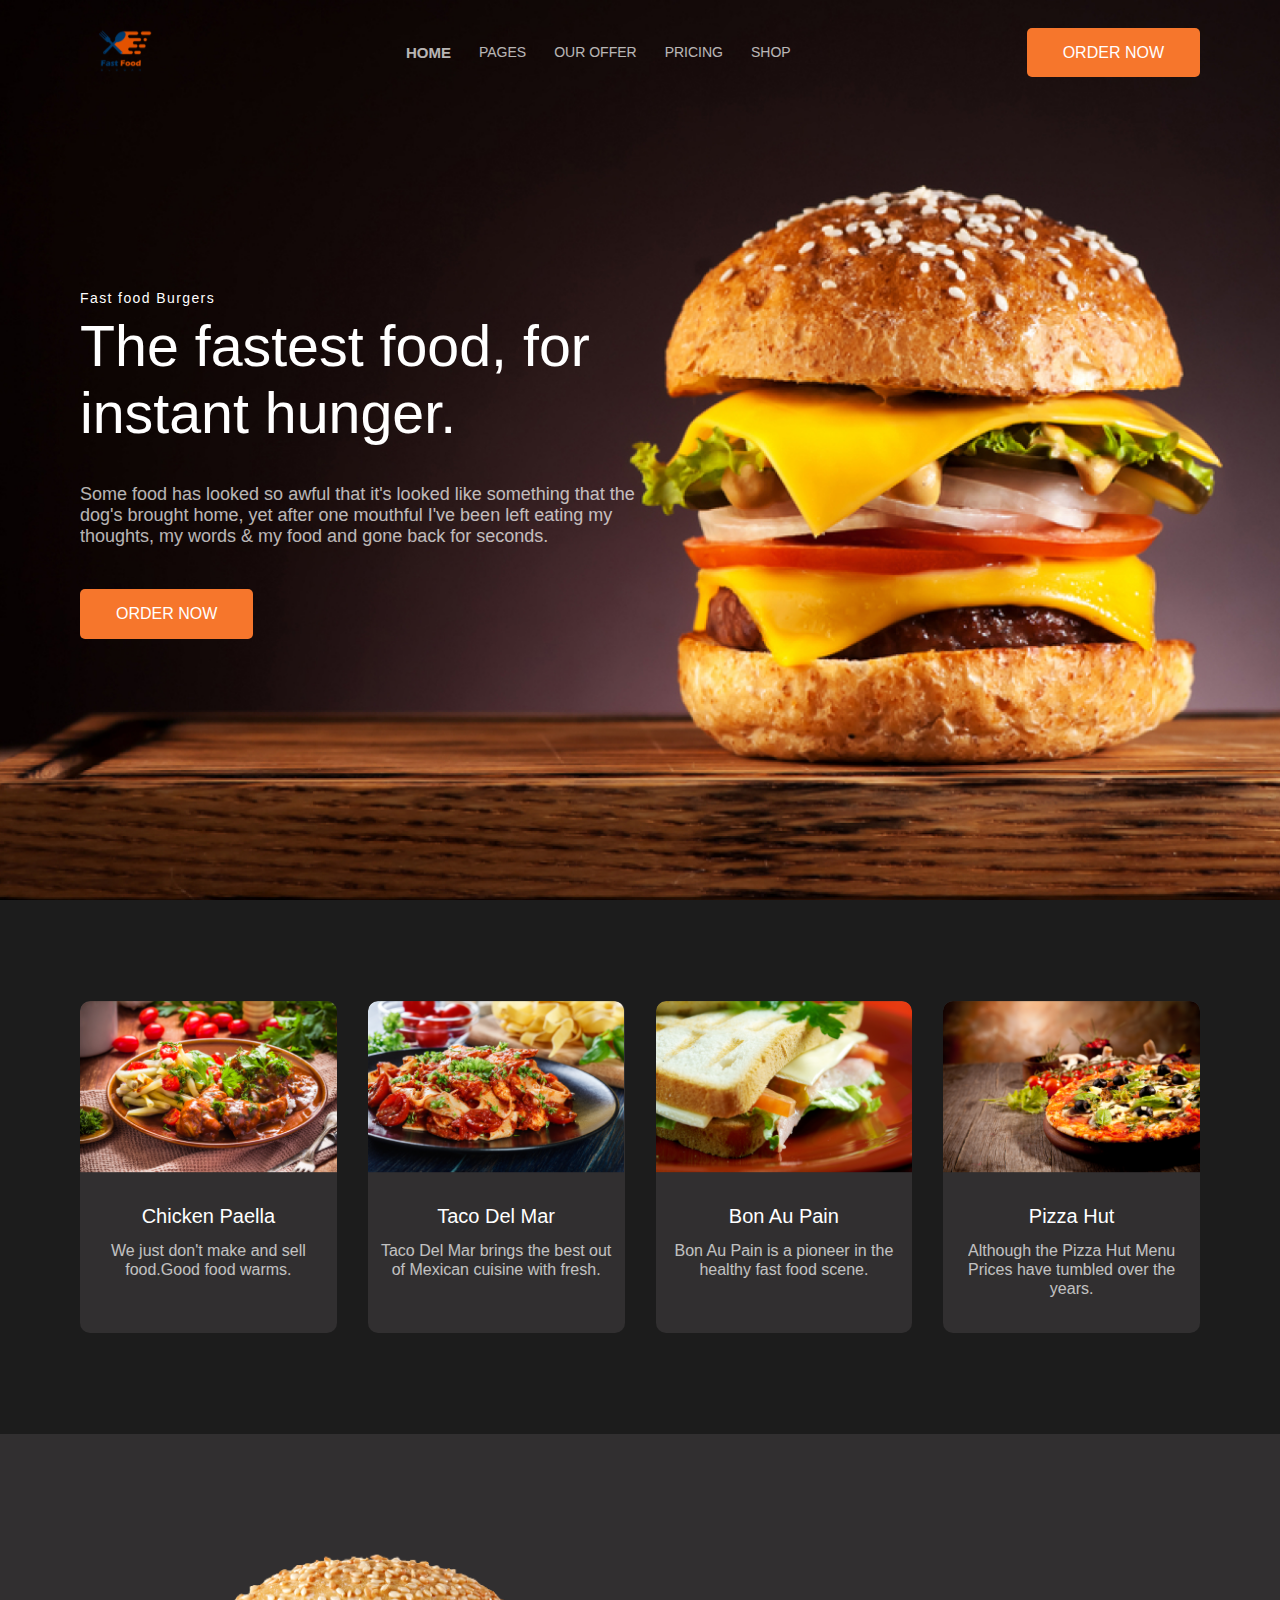
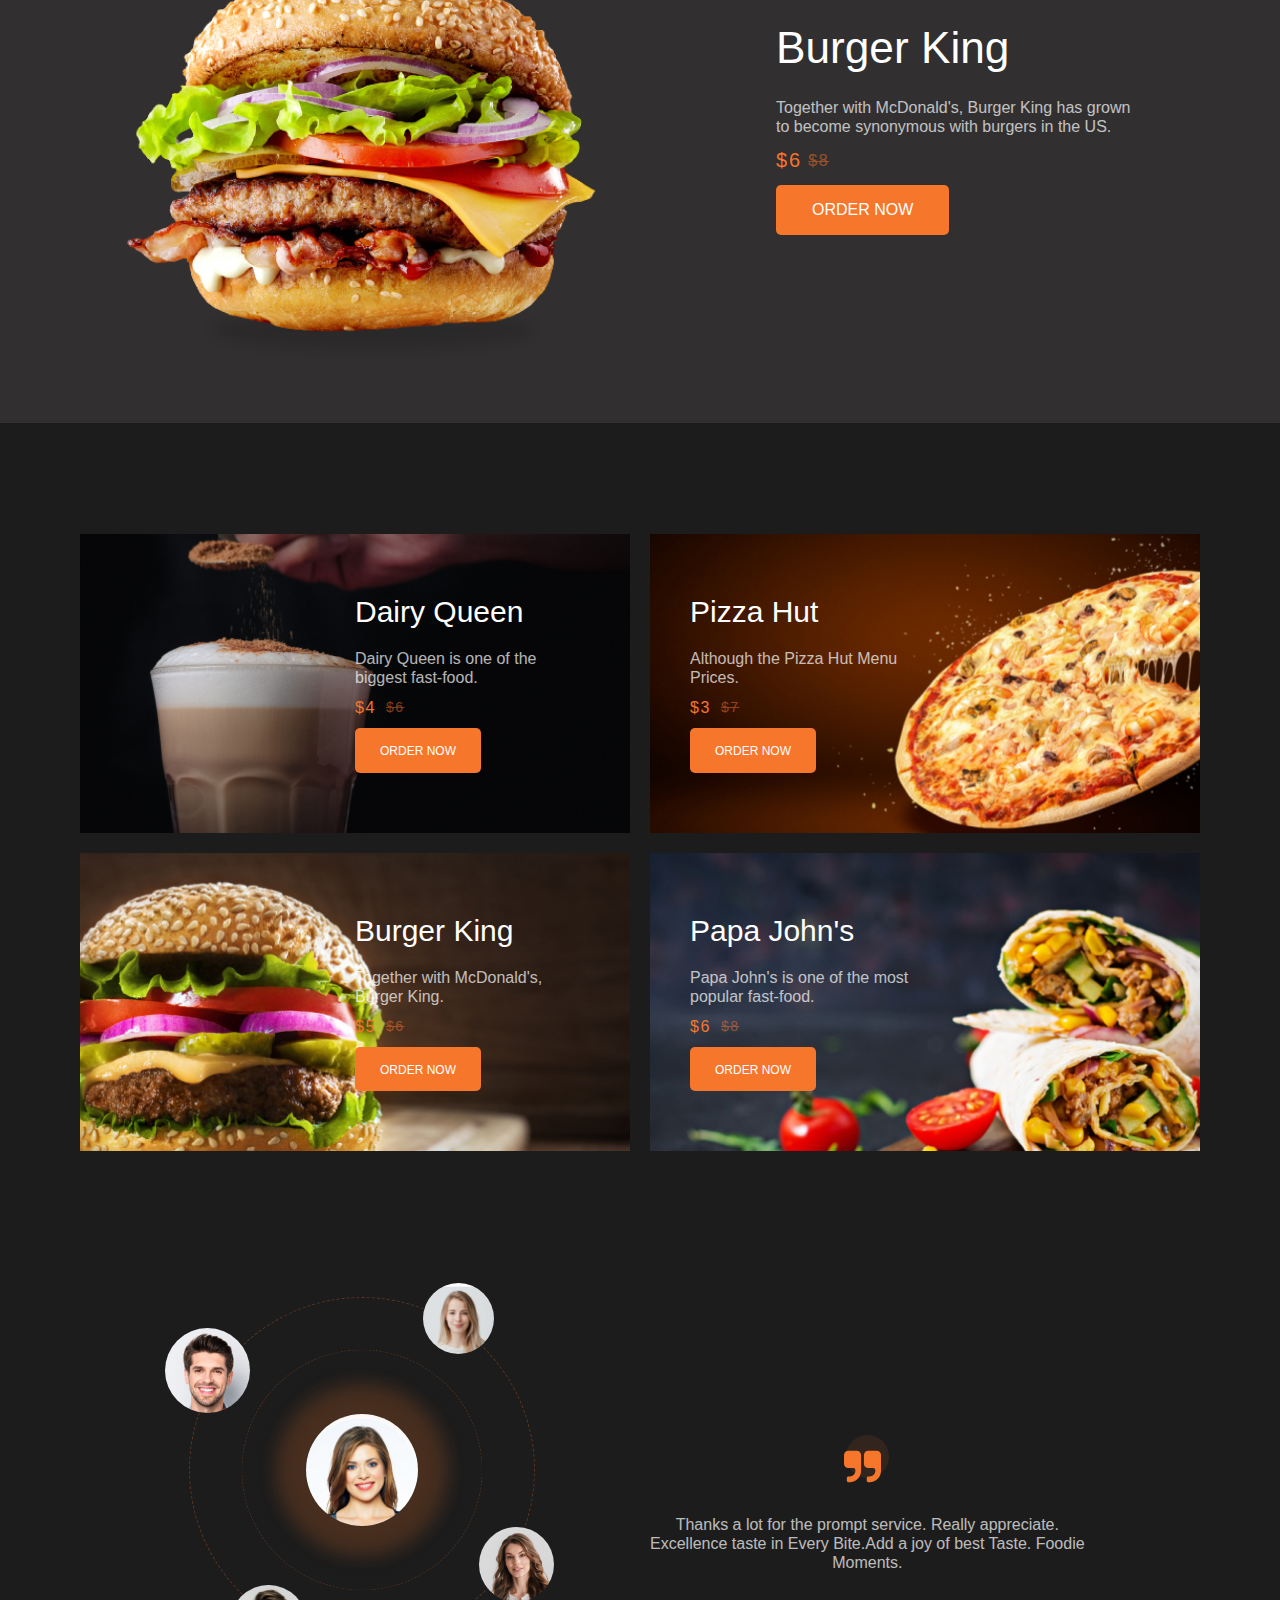
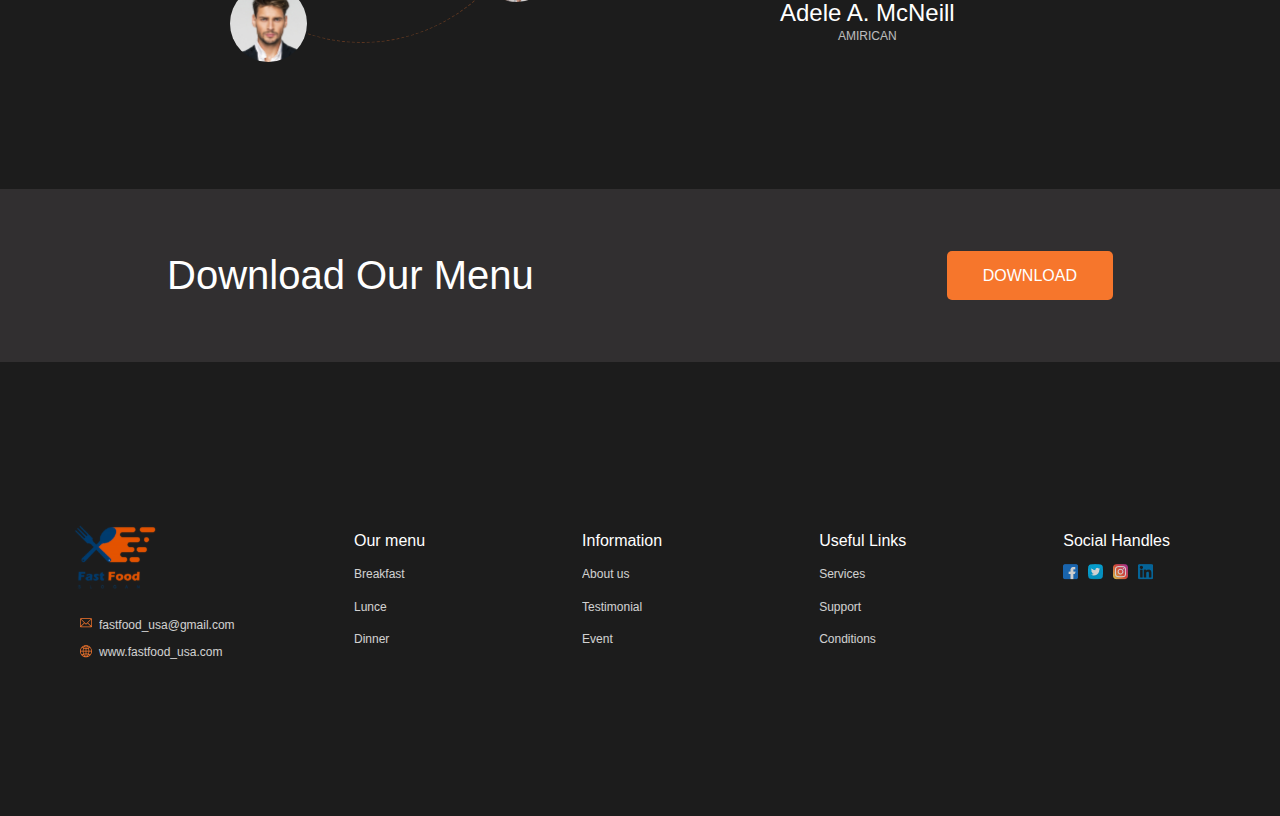
==== index.html @ 9d51657a "final project 2.1" ====
<!DOCTYPE html>
<html lang="en">

<head>
  <meta charset="UTF-8">
  <meta http-equiv="X-UA-Compatible" content="IE=edge">
  <meta name="viewport" content="width=device-width, initial-scale=1.0">
  <title>Burger</title>
  <link rel="stylesheet" href="src/styles.css">
</head>

<body>
  <header class="header">
    <div class="menu container">
      <a href="#"><img src="src/img/logo.svg" alt="logo"></a>
      <nav>
        <ul class="menu__items">
          <li class="menu__items-item active"><a href="#"></a>Home</li>
          <li class="menu__items-item"><a href="#"></a>Pages</li>
          <li class="menu__items-item"><a href="#"></a>Our offer</li>
          <li class="menu__items-item"><a href="#"></a>Pricing</li>
          <li class="menu__items-item"><a href="#"></a>Shop</li>
        </ul>
      </nav>
      <div class="btn"><a href="#">Order now</a></div>
    </div>
    <section class="hero__section container">
      <div class="hero__section_text">
        <div class="hero__section_text-suptitle">Fast food Burgers</div>
        <h1>The fastest food, for instant hunger.</h1>
        <p class="hero__section_text-describe">Some food has looked so awful that it's looked like something that the
          dog's brought home, yet after one mouthful I've been left eating my thoughts, my words & my food and gone back
          for seconds.</p>
        <div class="btn">
          <a href="#">Order now</a>
        </div>
      </div>
    </section>
  </header>

  <main>
    <section class="food-list container">
      <div class="food-list__cards">
        <div class="card">
          <div class="card__img">
            <img src="src/img/main/food_list/chicken_paella.png" alt="Chiken paella">
          </div>
          <h3 class="card__title">Chicken Paella</h3>
          <p class="card__describe">We just don't make and sell food.Good food warms.</p>
        </div>
        <div class="card">
          <div class="card__img">
            <img src="src/img/main/food_list/taco_del_mar.png" alt="Taco Del Mar">
          </div>
          <h3 class="card__title">Taco Del Mar</h3>
          <p class="card__describe">Taco Del Mar brings the best out of Mexican cuisine with fresh.</p>
        </div>
        <div class="card">
          <div class="card__img">
            <img src="src/img/main/food_list/bon_au_pain.png" alt="CBon Au Pain">
          </div>
          <h3 class="card__title">Bon Au Pain</h3>
          <p class="card__describe">Bon Au Pain is a pioneer in the healthy fast food scene.</p>
        </div>
        <div class="card">
          <div class="card__img">
            <img src="src/img/main/food_list/pizza_hut.png" alt="Pizza Hut">
          </div>
          <h3 class="card__title">Pizza Hut</h3>
          <p class="card__describe">Although the Pizza Hut Menu Prices have tumbled over the years.</p>
        </div>
      </div>
    </section>

    <section class="order">
      <div class="order__container container">
        <div class="order__burger">
          <img src="src/img/main/order_section/burger.png" alt="burger">
        </div>
        <div class="order__text">
          <h2>Burger King</h2>
          <p>Together with McDonald's, Burger King has grown to become synonymous with burgers in the US.</p>
          <div class="price">
            <div class="price-primary">$6</div>
            <div class="price-secondary">$8</div>
          </div>
          <div class="btn">
            <a href="#">Order now</a>
          </div>
        </div>
      </div>
    </section>

    <section class="product">
      <div class="product__container container">
        <div class="product__card dairy_queen">
          <div class="product__card-text">
            <h4>Dairy Queen</h4>
            <p>Dairy Queen is one of the biggest fast-food.</p>
            <div class="product__card-text_price">
              <div class="product__card-text_price-primary">$4</div>
              <div class="product__card-text_price-secondary">$6</div>
            </div>
            <div class="btn">
              <a href="#">Order now</a>
            </div>
          </div>
        </div>
        <div class="product__card pizza_hut">
          <div class="product__card-text text_reverse">
            <h4>Pizza Hut</h4>
            <p>Although the Pizza Hut Menu Prices.</p>
            <div class="product__card-text_price">
              <div class="product__card-text_price-primary">$3</div>
              <div class="product__card-text_price-secondary">$7</div>
            </div>
            <div class="btn">
              <a href="#">Order now</a>
            </div>
          </div>
        </div>
        <div class="product__card burger_ling">
          <div class="product__card-text">
            <h4>Burger King</h4>
            <p>Together with McDonald's, Burger King.</p>
            <div class="product__card-text_price">
              <div class="product__card-text_price-primary">$5</div>
              <div class="product__card-text_price-secondary">$6</div>
            </div>
            <div class="btn">
              <a href="#">Order now</a>
            </div>
          </div>
        </div>
        <div class="product__card papa_johns">
          <div class="product__card-text text_reverse">
            <h4>Papa John's</h4>
            <p>Papa John's is one of the most popular fast-food.</p>
            <div class="product__card-text_price">
              <div class="product__card-text_price-primary">$6</div>
              <div class="product__card-text_price-secondary">$8</div>
            </div>
            <div class="btn">
              <a href="#">Order now</a>
            </div>
          </div>
        </div>
      </div>
    </section>

    <div class="feedback">
      <div class="feedback__container container">
        <div class="feedback__faces">
          <div class="face face_left-top">
            <img src="src/img/main/feedback/face_2.jpg" alt="man">
          </div>
          <div class="face face_center">
            <img src="src/img/main/feedback/face_1.jpg" alt="woman">
          </div>
          <div class="face face_right-top">
            <img src="src/img/main/feedback/face_3.jpg" alt="woman">
          </div>
          <div class="face face_left-bottom">
            <img src="src/img/main/feedback/face_4.jpg" alt="man">
          </div>
          <div class="face face_right-bottom">
            <img src="src/img/main/feedback/face_5.jpg" alt="woman">
          </div>
        </div>
        <div class="feedback__text">
          <div class="feedback__text-quotes">
            <svg width="37" height="33" viewBox="0 0 37 33" fill="none" xmlns="http://www.w3.org/2000/svg">
              <path
                d="M12.8079 0.866577H4.26931C3.08325 0.866577 2.07531 1.28169 1.24501 2.11167C0.415108 2.94181 0 3.94975 0 5.13588V13.6742C0 14.8602 0.414874 15.868 1.24501 16.698C2.07523 17.5279 3.08348 17.9432 4.26931 17.9432H9.25006C9.84281 17.9432 10.3469 18.1508 10.762 18.5658C11.1772 18.9805 11.3846 19.4848 11.3846 20.078V20.7891C11.3846 22.3605 10.8286 23.7017 9.71696 24.8136C8.6052 25.9251 7.26377 26.481 5.6922 26.481H4.26931C3.88364 26.481 3.55023 26.6222 3.26845 26.9037C2.98691 27.1851 2.84602 27.5188 2.84602 27.9042V30.7507C2.84602 31.1355 2.98691 31.4698 3.26845 31.7513C3.55046 32.0327 3.88356 32.174 4.26931 32.174H5.69228C7.2341 32.174 8.70536 31.8734 10.1063 31.2732C11.5071 30.673 12.7189 29.8611 13.7418 28.8383C14.7645 27.8153 15.5761 26.6038 16.1764 25.2028C16.7767 23.802 17.0769 22.3308 17.0769 20.7892V5.13557C17.0769 3.94944 16.6618 2.94157 15.8318 2.11159C15.0018 1.28161 13.9937 0.866577 12.8079 0.866577Z"
                fill="#F6762C" />
              <path
                d="M35.7546 2.11155C34.9247 1.28156 33.9167 0.866455 32.7306 0.866455H24.1923C23.0062 0.866455 21.9983 1.28156 21.1683 2.11155C20.3384 2.94176 19.9235 3.94963 19.9235 5.13576V13.6741C19.9235 14.8601 20.3384 15.8679 21.1683 16.6979C21.9983 17.5278 23.0063 17.9431 24.1923 17.9431H29.1731C29.7658 17.9431 30.2703 18.1507 30.6854 18.5656C31.1 18.9806 31.3079 19.4846 31.3079 20.0779V20.789C31.3079 22.3604 30.7519 23.7015 29.64 24.8135C28.5284 25.925 27.1872 26.4809 25.6155 26.4809H24.1923C23.8069 26.4809 23.4732 26.6221 23.1918 26.9036C22.9101 27.185 22.769 27.5187 22.769 27.9041V30.7506C22.769 31.1354 22.9101 31.4697 23.1918 31.7512C23.4731 32.0326 23.8069 32.1739 24.1923 32.1739H25.6155C27.1571 32.1739 28.6283 31.8732 30.0294 31.2731C31.43 30.6729 32.6416 29.861 33.6646 28.8381C34.6874 27.8152 35.4996 26.6033 36.0995 25.2027C36.6997 23.8022 37.0001 22.3307 37.0001 20.7891V5.13545C36.9998 3.94931 36.5851 2.94145 35.7546 2.11155Z"
                fill="#F6762C" />
            </svg>
          </div>
          <p>Thanks a lot for the prompt service. Really appreciate. Excellence taste in Every Bite.Add a joy of best
            Taste. Foodie Moments.</p>
          <div class="feedback__text-name">Adele A. McNeill</div>
          <div class="feedback__text-suptitle">Amirican</div>
        </div>
      </div>
    </div>

    <div class="download">
      <div class="download__container container">
        <h2 class="download__text">Download Our Menu</h2>
        <div class="btn">
          <a href="#">Download</a>
        </div>
      </div>
    </div>
  </main>

  <footer class="footer">
    <div class="footer__container container">
      <div class="footer__logo">
        <img src="src/img/logo.svg" alt="logo">
        <div class="footer__logo-email">
          <svg width="12" height="13" viewBox="0 0 12 13" fill="none" xmlns="http://www.w3.org/2000/svg">
            <path
              d="M10.9453 1.17383H1.05469C0.473859 1.17383 0 1.64717 0 2.22852V9.25977C0 9.83914 0.47175 10.3145 1.05469 10.3145H10.9453C11.5247 10.3145 12 9.8427 12 9.25977V2.22852C12 1.64914 11.5282 1.17383 10.9453 1.17383ZM10.7997 1.87695L6.02236 6.65429L1.20373 1.87695H10.7997ZM0.703125 9.11417V2.37076L4.08935 5.72795L0.703125 9.11417ZM1.2003 9.61133L4.58866 6.22297L5.77594 7.40005C5.91337 7.53631 6.13516 7.53587 6.27204 7.39897L7.42969 6.24132L10.7997 9.61133H1.2003ZM11.2969 9.11415L7.92687 5.74414L11.2969 2.37411V9.11415Z"
              fill="#F6762C" />
          </svg>
          <div>
            <a href="mailto:fastfood_usa@gmail.com">fastfood_usa@gmail.com</a>
          </div>
        </div>
        <div class="footer__logo-site">
          <svg width="12" height="13" viewBox="0 0 12 13" fill="none" xmlns="http://www.w3.org/2000/svg">
            <path
              d="M6 0.173828C2.69156 0.173828 0 2.86539 0 6.17383C0 9.48227 2.69156 12.1738 6 12.1738C9.30844 12.1738 12 9.48227 12 6.17383C12 2.86539 9.30844 0.173828 6 0.173828ZM5.64844 3.1189C5.11359 3.09592 4.58414 3.02075 4.07858 2.89853C4.15933 2.70718 4.24695 2.52344 4.34143 2.3493C4.72906 1.63501 5.20496 1.13376 5.64844 0.952209V3.1189ZM5.64844 3.82257V5.82227H3.45255C3.48349 5.04178 3.61652 4.26697 3.83652 3.56219C4.41953 3.70905 5.03156 3.79794 5.64844 3.82257ZM5.64844 6.52539V8.52509C5.03156 8.54971 4.41953 8.63861 3.83652 8.78546C3.61652 8.08069 3.48349 7.30588 3.45255 6.52539H5.64844ZM5.64844 9.22876V11.3954C5.20496 11.2139 4.72906 10.7126 4.34143 9.99835C4.24695 9.82422 4.15933 9.64047 4.07858 9.44913C4.58414 9.3269 5.11349 9.25174 5.64844 9.22876ZM6.35156 9.22876C6.88641 9.25174 7.41586 9.3269 7.92142 9.44913C7.84067 9.64047 7.75305 9.82422 7.65857 9.99835C7.27094 10.7126 6.79504 11.2139 6.35156 11.3954V9.22876ZM6.35156 8.52509V6.52539H8.54745C8.51651 7.30588 8.38348 8.08069 8.16348 8.78546C7.58047 8.63861 6.96844 8.54971 6.35156 8.52509ZM6.35156 5.82227V3.82257C6.96844 3.79794 7.58047 3.70905 8.16348 3.56219C8.38348 4.26697 8.51651 5.04178 8.54745 5.82227H6.35156ZM6.35156 3.1189V0.952209C6.79504 1.13376 7.27094 1.63501 7.65857 2.3493C7.75305 2.52344 7.84067 2.70718 7.92142 2.89853C7.41586 3.02075 6.88641 3.09592 6.35156 3.1189ZM8.27655 2.01395C8.10049 1.68948 7.90924 1.40347 7.70764 1.15948C8.41058 1.39954 9.04733 1.7836 9.58282 2.27615C9.2774 2.43976 8.94827 2.58185 8.60202 2.70059C8.50378 2.46201 8.3952 2.23248 8.27655 2.01395ZM3.72345 2.01395C3.6048 2.23248 3.49622 2.46201 3.39798 2.70059C3.05173 2.58185 2.7226 2.43967 2.41718 2.27615C2.95267 1.7836 3.58942 1.39954 4.29236 1.15948C4.09076 1.40347 3.8996 1.68939 3.72345 2.01395ZM3.16013 3.36142C2.92017 4.12909 2.77908 4.96597 2.74869 5.82227H0.715118C0.790375 4.6796 1.22919 3.63461 1.9173 2.80276C2.29916 3.02176 2.71738 3.20908 3.16013 3.36142ZM2.74869 6.52539C2.77908 7.38177 2.92017 8.21857 3.16013 8.98624C2.71738 9.13858 2.29916 9.3259 1.9173 9.54489C1.22919 8.71304 0.790375 7.66806 0.715118 6.52539H2.74869ZM3.39798 9.64706C3.49622 9.88565 3.6048 10.1152 3.72345 10.3337C3.8996 10.6582 4.09076 10.9442 4.29236 11.1882C3.58942 10.9481 2.95267 10.5641 2.41727 10.0715C2.7225 9.90799 3.05173 9.76581 3.39798 9.64706ZM8.27655 10.3337C8.3952 10.1152 8.50378 9.88565 8.60202 9.64706C8.94827 9.76581 9.2774 9.90799 9.58282 10.0715C9.04733 10.5641 8.41058 10.9481 7.70764 11.1882C7.90924 10.9442 8.1004 10.6583 8.27655 10.3337ZM8.83987 8.98624C9.07983 8.21857 9.22092 7.38168 9.25131 6.52539H11.2849C11.2096 7.66806 10.7708 8.71304 10.0827 9.54489C9.70084 9.3259 9.28262 9.13858 8.83987 8.98624ZM9.25131 5.82227C9.22092 4.96588 9.07983 4.12909 8.83987 3.36142C9.28262 3.20908 9.70084 3.02176 10.0827 2.80276C10.7708 3.63461 11.2096 4.6796 11.2849 5.82227H9.25131Z"
              fill="#F6762C" />
          </svg>
          <div>
            <a href="www.fastfood_usa.com" target="_blank">www.fastfood_usa.com</a>
          </div>
        </div>
      </div>

      <div class="footer__menu">
        <ul class="footer__menu_primary">
          <li class="footer__menu_primary-item">
            <a href="#">Our menu</a>
            <ul class="footer__menu_secondary">
              <li><a href="#">Breakfast</a></li>
              <li><a href="#">Lunce</a></li>
              <li><a href="#">Dinner</a></li>
            </ul>
          </li>
          <li class="footer__menu_primary-item">
            <a href="#">Information</a>
            <ul class="footer__menu_secondary">
              <li><a href="#">About us</a></li>
              <li><a href="#">Testimonial</a></li>
              <li><a href="#">Event</a></li>
            </ul>
          </li>
          <li class="footer__menu_primary-item">
            <a href="#">Useful Links</a>
            <ul class="footer__menu_secondary">
              <li><a href="#">Services</a></li>
              <li><a href="#">Support</a></li>
              <li><a href="#">Conditions</a></li>
            </ul>
          </li>
          <li class="footer__menu_primary-item">
            <a href="#">Social Handles</a>
            <ul class="footer__menu_secondary footer__menu_secondary-social">
              <li>
                <a href="https://www.facebook.com/" target="_blank">
                  <img src="src/img/footer/facebook.png" alt="facebook">
                </a>
              </li>
              <li>
                <a href="https://twitter.com/" target="_blank">
                  <img src="src/img/footer/twitter.png" alt="twitter">
                </a>
              </li>
              <li>
                <a href="https://www.instagram.com/" target="_blank">
                  <img src="src/img/footer/instagram.png" alt="instagram">
                </a>
              </li>
              <li>
                <a href="https://www.linkedin.com/" target="_blank">
                  <img src="src/img/footer/linkedin.png" alt="linkedin">
                </a>
              </li>
            </ul>
          </li>
        </ul>
      </div>
    </div>
  </footer>
</body>
</html>
---- src/styles.css ----
@keyframes headerRunText {
  from {
    transform: translateX(-50%);
    opacity: 0;
  }
  to {
    transform: translateX(0);
    opacity: 1;
  }
}
/*! normalize.css v8.0.1 | MIT License | github.com/necolas/normalize.css */
/* Document
   ========================================================================== */
/**
 * 1. Correct the line height in all browsers.
 * 2. Prevent adjustments of font size after orientation changes in iOS.
 */
html {
  line-height: 1.15; /* 1 */
  -webkit-text-size-adjust: 100%; /* 2 */
}

/* Sections
   ========================================================================== */
/**
 * Remove the margin in all browsers.
 */
body {
  margin: 0;
}

/**
 * Render the `main` element consistently in IE.
 */
main {
  display: block;
}

/**
 * Correct the font size and margin on `h1` elements within `section` and
 * `article` contexts in Chrome, Firefox, and Safari.
 */
h1 {
  font-size: 2em;
  margin: 0.67em 0;
}

/* Grouping content
   ========================================================================== */
/**
 * 1. Add the correct box sizing in Firefox.
 * 2. Show the overflow in Edge and IE.
 */
hr {
  box-sizing: content-box; /* 1 */
  height: 0; /* 1 */
  overflow: visible; /* 2 */
}

/**
 * 1. Correct the inheritance and scaling of font size in all browsers.
 * 2. Correct the odd `em` font sizing in all browsers.
 */
pre {
  font-family: monospace, monospace; /* 1 */
  font-size: 1em; /* 2 */
}

/* Text-level semantics
   ========================================================================== */
/**
 * Remove the gray background on active links in IE 10.
 */
a {
  background-color: transparent;
}

/**
 * 1. Remove the bottom border in Chrome 57-
 * 2. Add the correct text decoration in Chrome, Edge, IE, Opera, and Safari.
 */
abbr[title] {
  border-bottom: none; /* 1 */
  text-decoration: underline; /* 2 */
  text-decoration: underline dotted; /* 2 */
}

/**
 * Add the correct font weight in Chrome, Edge, and Safari.
 */
b,
strong {
  font-weight: bolder;
}

/**
 * 1. Correct the inheritance and scaling of font size in all browsers.
 * 2. Correct the odd `em` font sizing in all browsers.
 */
code,
kbd,
samp {
  font-family: monospace, monospace; /* 1 */
  font-size: 1em; /* 2 */
}

/**
 * Add the correct font size in all browsers.
 */
small {
  font-size: 80%;
}

/**
 * Prevent `sub` and `sup` elements from affecting the line height in
 * all browsers.
 */
sub,
sup {
  font-size: 75%;
  line-height: 0;
  position: relative;
  vertical-align: baseline;
}

sub {
  bottom: -0.25em;
}

sup {
  top: -0.5em;
}

/* Embedded content
   ========================================================================== */
/**
 * Remove the border on images inside links in IE 10.
 */
img {
  border-style: none;
}

/* Forms
   ========================================================================== */
/**
 * 1. Change the font styles in all browsers.
 * 2. Remove the margin in Firefox and Safari.
 */
button,
input,
optgroup,
select,
textarea {
  font-family: inherit; /* 1 */
  font-size: 100%; /* 1 */
  line-height: 1.15; /* 1 */
  margin: 0; /* 2 */
}

/**
 * Show the overflow in IE.
 * 1. Show the overflow in Edge.
 */
button,
input { /* 1 */
  overflow: visible;
}

/**
 * Remove the inheritance of text transform in Edge, Firefox, and IE.
 * 1. Remove the inheritance of text transform in Firefox.
 */
button,
select { /* 1 */
  text-transform: none;
}

/**
 * Correct the inability to style clickable types in iOS and Safari.
 */
button,
[type=button],
[type=reset],
[type=submit] {
  -webkit-appearance: button;
}

/**
 * Remove the inner border and padding in Firefox.
 */
button::-moz-focus-inner,
[type=button]::-moz-focus-inner,
[type=reset]::-moz-focus-inner,
[type=submit]::-moz-focus-inner {
  border-style: none;
  padding: 0;
}

/**
 * Restore the focus styles unset by the previous rule.
 */
button:-moz-focusring,
[type=button]:-moz-focusring,
[type=reset]:-moz-focusring,
[type=submit]:-moz-focusring {
  outline: 1px dotted ButtonText;
}

/**
 * Correct the padding in Firefox.
 */
fieldset {
  padding: 0.35em 0.75em 0.625em;
}

/**
 * 1. Correct the text wrapping in Edge and IE.
 * 2. Correct the color inheritance from `fieldset` elements in IE.
 * 3. Remove the padding so developers are not caught out when they zero out
 *    `fieldset` elements in all browsers.
 */
legend {
  box-sizing: border-box; /* 1 */
  color: inherit; /* 2 */
  display: table; /* 1 */
  max-width: 100%; /* 1 */
  padding: 0; /* 3 */
  white-space: normal; /* 1 */
}

/**
 * Add the correct vertical alignment in Chrome, Firefox, and Opera.
 */
progress {
  vertical-align: baseline;
}

/**
 * Remove the default vertical scrollbar in IE 10+.
 */
textarea {
  overflow: auto;
}

/**
 * 1. Add the correct box sizing in IE 10.
 * 2. Remove the padding in IE 10.
 */
[type=checkbox],
[type=radio] {
  box-sizing: border-box; /* 1 */
  padding: 0; /* 2 */
}

/**
 * Correct the cursor style of increment and decrement buttons in Chrome.
 */
[type=number]::-webkit-inner-spin-button,
[type=number]::-webkit-outer-spin-button {
  height: auto;
}

/**
 * 1. Correct the odd appearance in Chrome and Safari.
 * 2. Correct the outline style in Safari.
 */
[type=search] {
  -webkit-appearance: textfield; /* 1 */
  outline-offset: -2px; /* 2 */
}

/**
 * Remove the inner padding in Chrome and Safari on macOS.
 */
[type=search]::-webkit-search-decoration {
  -webkit-appearance: none;
}

/**
 * 1. Correct the inability to style clickable types in iOS and Safari.
 * 2. Change font properties to `inherit` in Safari.
 */
::-webkit-file-upload-button {
  -webkit-appearance: button; /* 1 */
  font: inherit; /* 2 */
}

/* Interactive
   ========================================================================== */
/*
 * Add the correct display in Edge, IE 10+, and Firefox.
 */
details {
  display: block;
}

/*
 * Add the correct display in all browsers.
 */
summary {
  display: list-item;
}

/* Misc
   ========================================================================== */
/**
 * Add the correct display in IE 10+.
 */
template {
  display: none;
}

/**
 * Add the correct display in IE 10.
 */
[hidden] {
  display: none;
}

html {
  font-size: 16px;
  font-family: "Roboto", sans-serif;
  font-style: normal;
  color: white;
}

body {
  margin: 0;
  background-color: #1C1C1C;
}

*, *::after, *::before {
  box-sizing: border-box;
}

h1,
h2,
h3,
h4,
h5,
h6,
p {
  margin: 0;
}

ul {
  margin: 0;
  padding: 0;
  list-style: none;
}

a {
  text-decoration: none;
}

@font-face {
  font-family: "Roboto";
  src: url(../../fonts/subset-Roboto-Regular.woff2) format(woff2), url(../../fonts/subset-Roboto-Regular.woff) format(woff);
  font-weight: 400;
  font-style: normal;
  font-display: swap;
}
@font-face {
  font-family: "Roboto";
  src: url(../../fonts/subset-Roboto-Medium.woff2) format(woff2), url(../../fonts/subset-Roboto-Medium.woff) format(woff);
  font-weight: 500;
  font-style: normal;
  font-display: swap;
}
@font-face {
  font-family: "Roboto";
  src: url(../../fonts/subset-Roboto-Bold.woff2) format(woff2), url(../../fonts/subset-Roboto-Bold.woff) format(woff);
  font-weight: 700;
  font-style: normal;
  font-display: swap;
}
.container {
  max-width: 1140px;
  margin: 0 auto;
  padding: 0 10px;
}

.header {
  background: url(img/header/burger_background.jpg);
  background-position: center;
  background-repeat: no-repeat;
  background-size: cover;
  min-height: 100vh;
}

.menu {
  display: flex;
  justify-content: space-between;
  align-items: center;
  padding-left: 0;
}
.menu nav {
  display: flex;
  padding: 0 10px;
}
.menu__items {
  display: flex;
  gap: 28px;
  flex-wrap: wrap;
  font-weight: 400;
  font-size: 14px;
  line-height: 16px;
  opacity: 0.7;
  text-transform: uppercase;
}
.menu__items .active {
  font-weight: 700;
  font-size: 15px;
  line-height: 18px;
}
.menu__items-item {
  transition: transform 0.1s linear;
}
.menu__items-item:hover {
  transform: scale(1.2);
}

.hero__section {
  display: flex;
  flex-direction: column;
  padding-top: 185px;
  padding-bottom: 242px;
  animation: headerRunText 1s linear;
}
.hero__section_text {
  max-width: 555px;
  color: #FFFFFF;
}
.hero__section_text-suptitle {
  margin-bottom: 7px;
  font-weight: 500;
  font-size: 14px;
  line-height: 16px;
  letter-spacing: 0.1em;
}
.hero__section_text h1 {
  margin-bottom: 37px;
  font-weight: 500;
  font-size: 57.33px;
  line-height: 67px;
}
.hero__section_text-describe {
  margin-bottom: 42px;
  font-weight: 400;
  font-size: 18px;
  line-height: 21px;
  opacity: 0.7;
}

.footer__container {
  display: flex;
  justify-content: space-between;
  align-items: center;
  padding-top: 126px;
  padding-bottom: 126px;
  gap: 50px;
}
.footer__logo {
  position: relative;
  display: flex;
  flex-direction: column;
  top: -30px;
}
.footer__logo img {
  position: relative;
  top: 20px;
  left: -50px;
}
.footer__logo-email {
  display: flex;
  align-items: center;
  margin-bottom: 9px;
  gap: 7px;
  flex-wrap: wrap;
}
.footer__logo-email a {
  font-weight: 400;
  font-size: 12px;
  line-height: 14px;
  color: #FFFFFF;
  opacity: 0.8;
}
.footer__logo-site {
  display: flex;
  align-items: center;
  gap: 7px;
  flex-wrap: wrap;
}
.footer__logo-site a {
  font-weight: 400;
  font-size: 12px;
  line-height: 14px;
  color: #FFFFFF;
  opacity: 0.8;
}
.footer__menu {
  padding-right: 30px;
  flex-basis: calc(80% - 50px);
}
.footer__menu_primary {
  display: flex;
  justify-content: space-between;
}
.footer__menu_primary-item a {
  font-weight: 500;
  font-size: 16px;
  line-height: 19px;
  color: #ffffff;
}
.footer__menu_secondary {
  margin-top: 14px;
}
.footer__menu_secondary li > a {
  color: #ffffff;
  font-weight: 400;
  font-size: 12px;
  line-height: 14px;
  opacity: 0.8;
}
.footer__menu_secondary * + * {
  margin-top: 14px;
}
.footer__menu_secondary-social {
  display: flex;
  align-items: center;
  gap: 10px;
  flex-direction: row;
}
.footer__menu_secondary-social * + * {
  margin-top: 0;
}

.food-list__cards {
  display: flex;
  padding: 101px 0;
  gap: 31px;
}
.food-list__cards .card {
  padding: 35px 11px;
  background-color: #312F30;
  border-radius: 10px;
  overflow: hidden;
  object-fit: contain;
  flex: calc(25% - 31px);
  text-align: center;
  transition: transform 0.3s linear;
}
.food-list__cards .card__img {
  margin-top: -35px;
  margin-bottom: 27px;
  margin-left: -11px;
}
.food-list__cards .card__img img {
  max-width: calc(100% + 11px);
}
.food-list__cards .card__title {
  margin-bottom: 13px;
  font-weight: 500;
  font-size: 20px;
  line-height: 23px;
}
.food-list__cards .card__describe {
  font-weight: 400;
  font-size: 16px;
  line-height: 19px;
  opacity: 0.7;
}
.food-list__cards .card:hover {
  transform: scale(1.2);
}

.order {
  background-color: #312F30;
}
.order__container {
  display: flex;
  padding: 43px 30px;
  gap: 127px;
  animation: orderText 2s linear;
}
.order__container {
  display: flex;
  padding: 43px 30px;
  gap: 127px;
  animation: orderText 2s linear;
}
.order__burger {
  max-width: max-content;
}
.order__burger img {
  width: 100%;
}
.order__text {
  display: flex;
  justify-content: center;
  flex-direction: column;
  max-width: 371px;
}
.order__text h2 {
  margin-bottom: 24px;
  font-weight: 500;
  font-size: 44.2px;
  line-height: 52px;
}
.order__text p {
  margin-bottom: 13px;
  font-weight: 400;
  font-size: 16px;
  line-height: 19px;
  opacity: 0.7;
}
.order__text .price {
  display: flex;
  align-items: center;
  gap: 6px;
  color: #F6762C;
  margin-bottom: 13px;
  font-weight: 500;
}
.order__text .price-primary {
  font-size: 20px;
  line-height: 23px;
  letter-spacing: 0.1em;
}
.order__text .price-secondary {
  font-size: 16px;
  line-height: 19px;
  letter-spacing: 0.1em;
  text-decoration-line: line-through;
  opacity: 0.5;
}

.product__container {
  display: flex;
  padding-top: 111px;
  gap: 20px;
  flex-wrap: wrap;
}
.product__card {
  position: relative;
  padding: 60px 40px 60px;
  flex: 1 1 calc(50% - 20px);
}
.product__card-text {
  position: relative;
  right: 0;
  left: 50%;
  display: flex;
  max-width: 50%;
  flex-direction: column;
}
.product__card-text h4 {
  margin-bottom: 20px;
  font-weight: 500;
  font-size: 30px;
  line-height: 35px;
}
.product__card-text p {
  margin-bottom: 11px;
  font-weight: 400;
  font-size: 16px;
  line-height: 19px;
  opacity: 0.7;
}
.product__card-text_price {
  display: flex;
  align-items: center;
  margin-bottom: 11px;
  gap: 10px;
  color: #F6762C;
  font-weight: 500;
}
.product__card-text_price-primary {
  font-size: 16px;
  line-height: 19px;
  letter-spacing: 0.1em;
}
.product__card-text_price-secondary {
  font-size: 14px;
  line-height: 19px;
  letter-spacing: 0.1em;
  text-decoration-line: line-through;
  opacity: 0.5;
}
.product__card-text .btn {
  padding: 13px 25px;
}
.product__card-text .btn a {
  font-size: 12px;
  line-height: 14px;
}

.dairy_queen {
  background: url(img/main/product_section/dairy_queen.jpg);
  background-position: center;
  background-repeat: no-repeat;
  background-size: cover;
}

.pizza_hut {
  background: url(img/main/product_section/pizza_hut.jpg);
  background-position: center;
  background-repeat: no-repeat;
  background-size: cover;
}

.burger_ling {
  background: url(img/main/product_section/burger_king.jpg);
  background-position: center;
  background-repeat: no-repeat;
  background-size: cover;
}

.papa_johns {
  background: url(img/main/product_section/papa_johns.jpg);
  background-position: center;
  background-repeat: no-repeat;
  background-size: cover;
}

.text_reverse {
  left: 0;
  right: 50%;
}

.feedback__container {
  display: flex;
  justify-content: space-evenly;
  padding-top: 146px;
  padding-bottom: 146px;
}
.feedback__faces {
  display: flex;
  position: relative;
  justify-content: center;
  align-items: center;
  height: 346px;
  width: 346px;
  border: 1px dashed rgba(246, 118, 44, 0.3);
  border-radius: 50%;
}
.feedback__faces::before {
  position: absolute;
  content: "";
  top: 0;
  right: 0;
  bottom: 0;
  left: 0;
  border: 1px dashed rgba(246, 118, 44, 0.3);
  border-radius: 50%;
  transform: scale(0.7);
}
.feedback__faces .face {
  position: absolute;
  width: 85px;
  height: 85px;
  overflow: hidden;
  border-radius: 50%;
}
.feedback__faces .face img {
  object-fit: cover;
  position: absolute;
}
.feedback__faces .face_left-top {
  top: 30px;
  left: -25px;
}
.feedback__faces .face_left-top img {
  width: 85px;
  height: 85px;
}
.feedback__faces .face_center {
  width: 112px;
  height: 112px;
  box-shadow: 0 0 18.5px 30px rgba(246, 118, 44, 0.2);
}
.feedback__faces .face_center img {
  width: 250px;
  height: 250px;
  top: -60px;
  left: -70px;
}
.feedback__faces .face_right-top {
  width: 71px;
  height: 71px;
  top: -15px;
  right: 40px;
}
.feedback__faces .face_right-top img {
  width: 71px;
  height: 71px;
}
.feedback__faces .face_left-bottom {
  width: 77px;
  height: 77px;
  bottom: -20px;
  left: 40px;
}
.feedback__faces .face_left-bottom img {
  width: 77px;
  height: 77px;
}
.feedback__faces .face_right-bottom {
  width: 75px;
  height: 75px;
  right: -20px;
  bottom: 40px;
}
.feedback__faces .face_right-bottom img {
  width: 75px;
  height: 75px;
}
.feedback__text {
  display: flex;
  flex-direction: column;
  justify-content: flex-end;
  align-items: center;
  text-align: center;
  max-width: 40%;
}
.feedback__text-quotes {
  position: relative;
  width: 43px;
  height: 43px;
  margin-bottom: 37px;
  border-radius: 50%;
  background-color: rgba(246, 118, 44, 0.1);
}
.feedback__text-quotes svg {
  position: relative;
  top: 15px;
  right: 5px;
}
.feedback__text p {
  margin-bottom: 27px;
  font-weight: 400;
  font-size: 16px;
  line-height: 19px;
  opacity: 0.7;
}
.feedback__text-name {
  margin-bottom: 2px;
  font-weight: 500;
  font-size: 24px;
  line-height: 28px;
}
.feedback__text-suptitle {
  font-weight: 500;
  font-size: 12px;
  line-height: 14px;
  opacity: 0.7;
  text-transform: uppercase;
}

.download {
  background-color: #312F30;
}
.download__container {
  display: flex;
  justify-content: space-between;
  align-items: center;
  padding: 62px 97px;
}
.download__text {
  font-weight: 500;
  font-size: 40px;
  line-height: 47px;
}

.btn {
  width: max-content;
  height: max-content;
  padding: 15px 36px;
  background-color: #F6762C;
  border-radius: 5px;
  white-space: nowrap;
  text-transform: uppercase;
  transition: transform 0.1s linear;
}
.btn a {
  font-weight: 500;
  font-size: 16px;
  line-height: 19px;
  color: #fff;
}

.btn:hover {
  transform: scale(1.1);
}

/*# sourceMappingURL=styles.css.map */
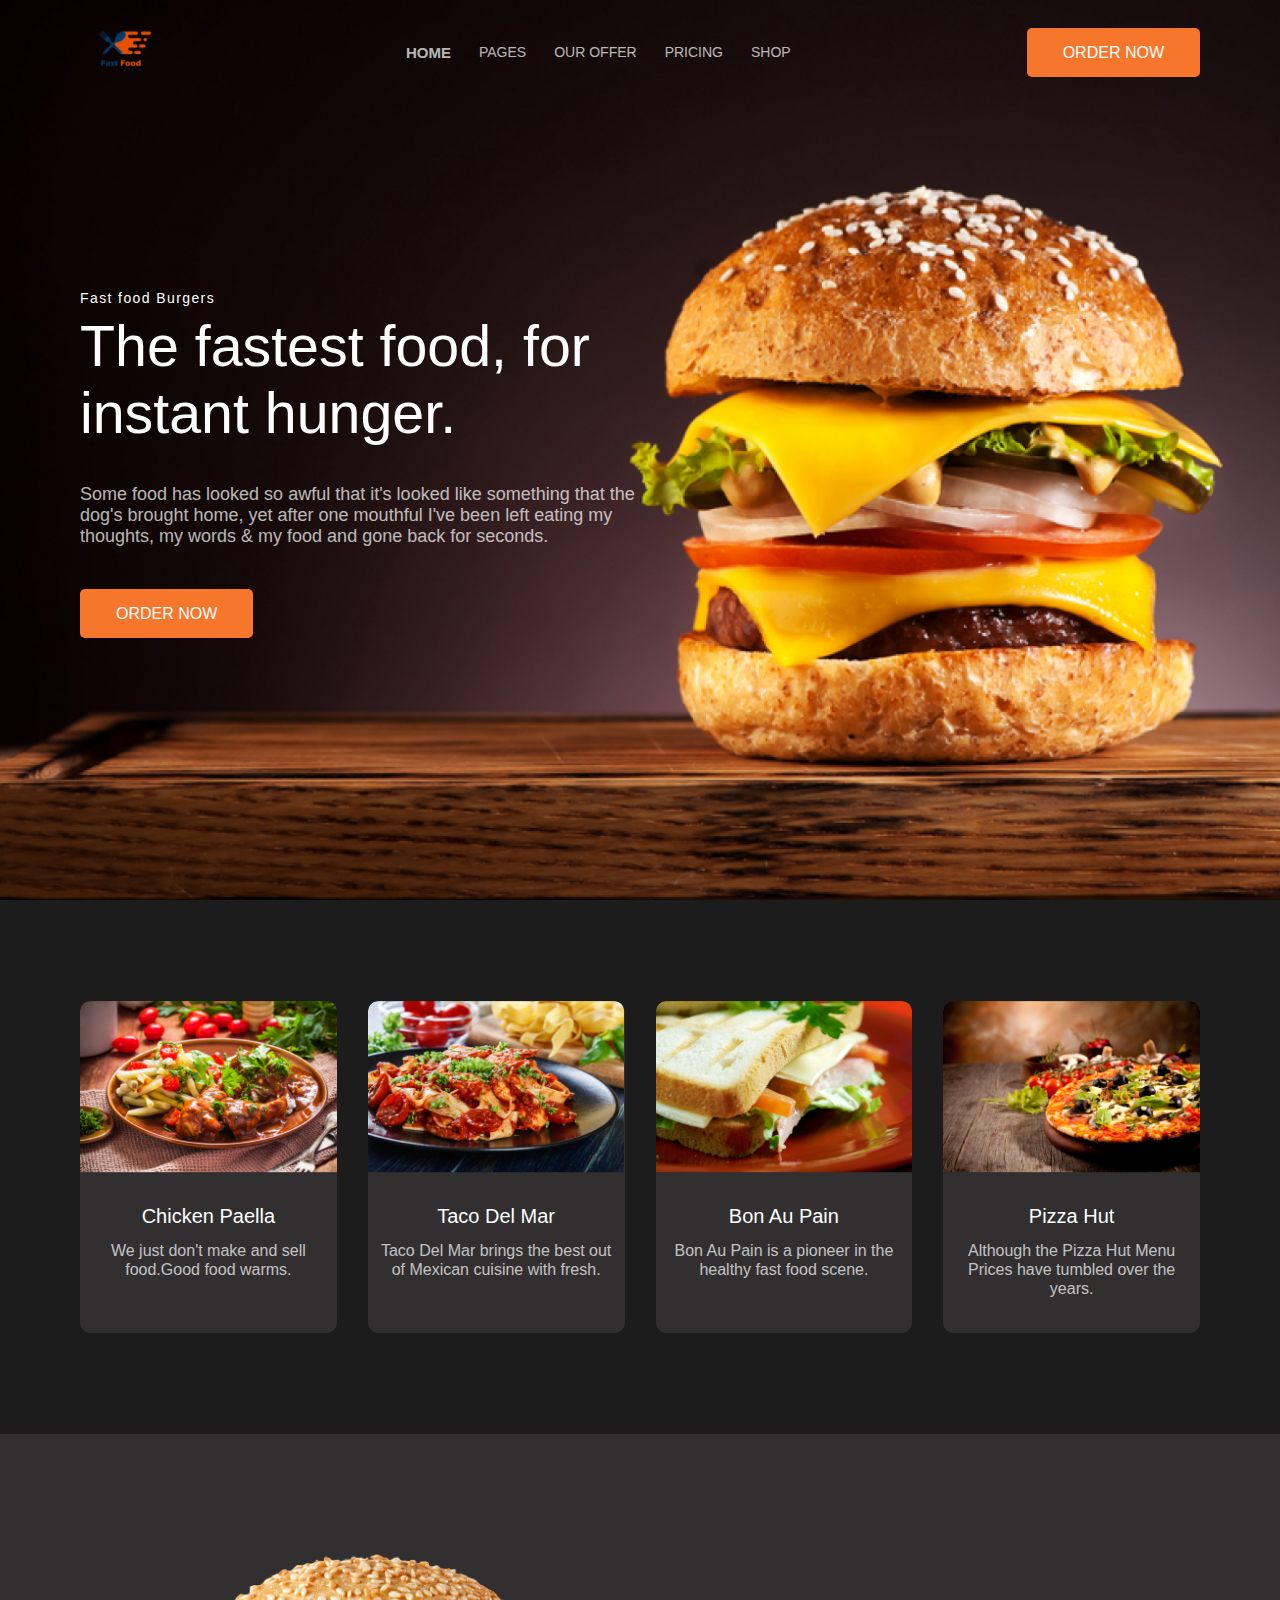
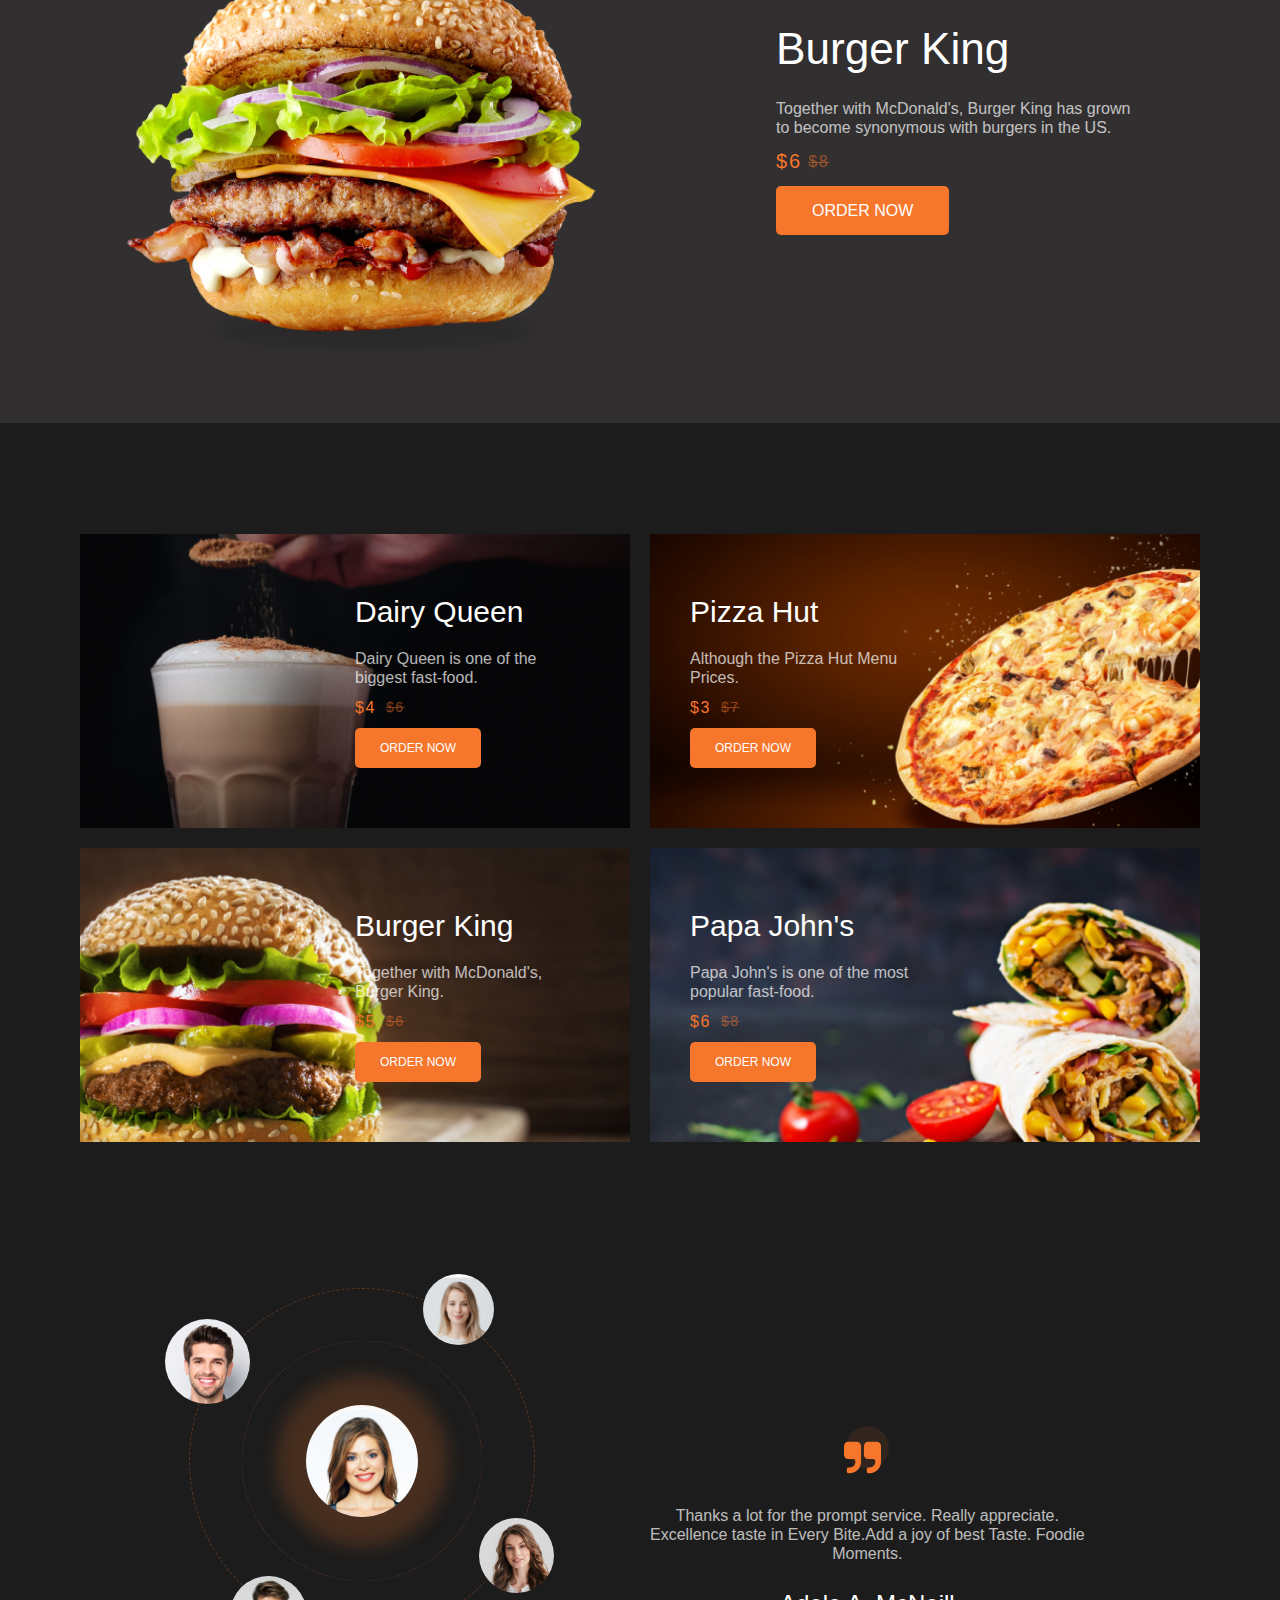
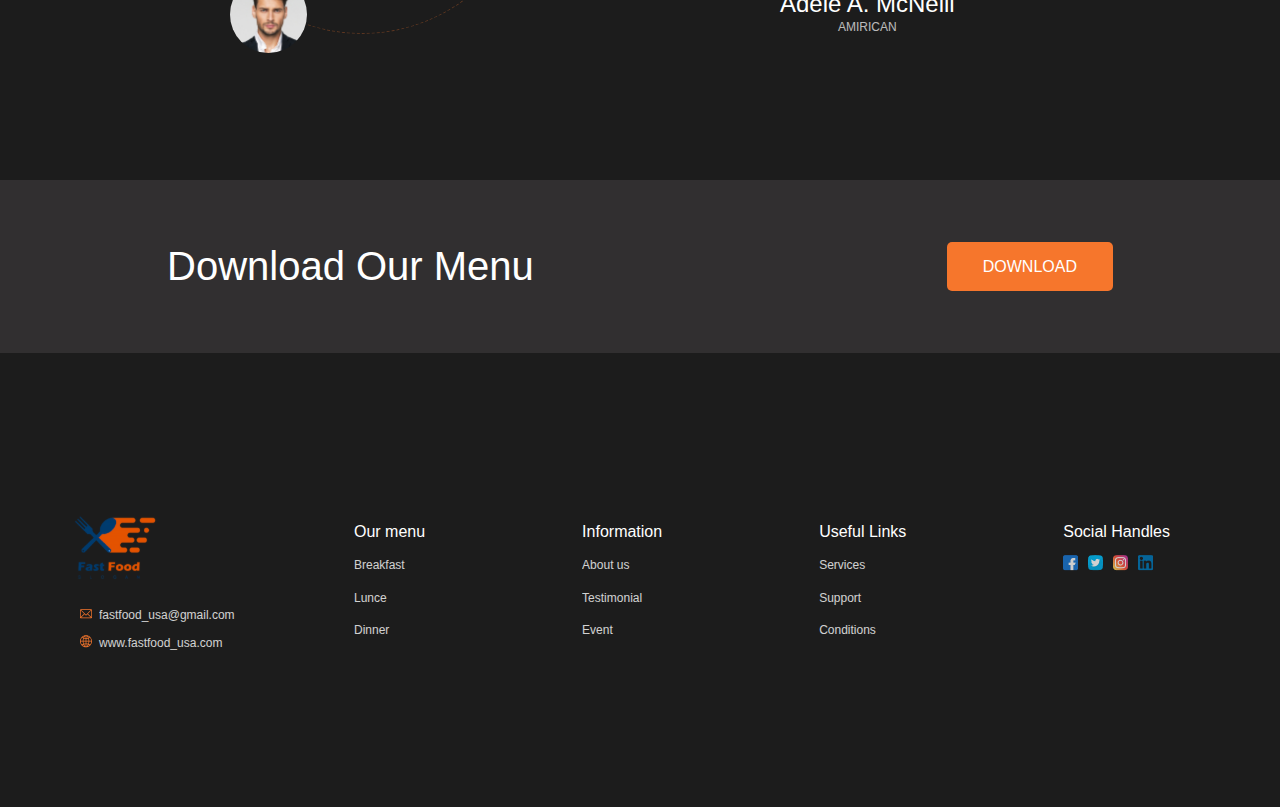
==== commit da087f1d: "2.2" ====
--- a/index.html
+++ b/index.html
@@ -22,19 +22,15 @@
           <li class="menu__items-item"><a href="#"></a>Shop</li>
         </ul>
       </nav>
-      <div class="btn"><a href="#">Order now</a></div>
+      <a class="btn" href="#">Order now</a>
     </div>
     <section class="hero__section container">
       <div class="hero__section_text">
         <div class="hero__section_text-suptitle">Fast food Burgers</div>
         <h1>The fastest food, for instant hunger.</h1>
-        <p class="hero__section_text-describe">Some food has looked so awful that it's looked like something that the
-          dog's brought home, yet after one mouthful I've been left eating my thoughts, my words & my food and gone back
-          for seconds.</p>
-        <div class="btn">
-          <a href="#">Order now</a>
-        </div>
-      </div>
+        <p class="hero__section_text-describe">Some food has looked so awful that it's looked like something that the dog's brought home, yet after one mouthful I've been left eating my thoughts, my words & my food and gone back for seconds.</p>
+      </div>
+      <a class="btn" href="#">Order now</a>
     </section>
   </header>
 
@@ -84,9 +80,7 @@
             <div class="price-primary">$6</div>
             <div class="price-secondary">$8</div>
           </div>
-          <div class="btn">
-            <a href="#">Order now</a>
-          </div>
+          <a class="btn" href="#">Order now</a>
         </div>
       </div>
     </section>
@@ -101,9 +95,7 @@
               <div class="product__card-text_price-primary">$4</div>
               <div class="product__card-text_price-secondary">$6</div>
             </div>
-            <div class="btn">
-              <a href="#">Order now</a>
-            </div>
+            <a class="btn" href="#">Order now</a>
           </div>
         </div>
         <div class="product__card pizza_hut">
@@ -114,9 +106,7 @@
               <div class="product__card-text_price-primary">$3</div>
               <div class="product__card-text_price-secondary">$7</div>
             </div>
-            <div class="btn">
-              <a href="#">Order now</a>
-            </div>
+            <a class="btn" href="#">Order now</a>
           </div>
         </div>
         <div class="product__card burger_ling">
@@ -127,9 +117,7 @@
               <div class="product__card-text_price-primary">$5</div>
               <div class="product__card-text_price-secondary">$6</div>
             </div>
-            <div class="btn">
-              <a href="#">Order now</a>
-            </div>
+            <a class="btn" href="#">Order now</a>
           </div>
         </div>
         <div class="product__card papa_johns">
@@ -140,9 +128,7 @@
               <div class="product__card-text_price-primary">$6</div>
               <div class="product__card-text_price-secondary">$8</div>
             </div>
-            <div class="btn">
-              <a href="#">Order now</a>
-            </div>
+            <a class="btn" href="#">Order now</a>
           </div>
         </div>
       </div>
@@ -189,9 +175,7 @@
     <div class="download">
       <div class="download__container container">
         <h2 class="download__text">Download Our Menu</h2>
-        <div class="btn">
-          <a href="#">Download</a>
-        </div>
+        <a class="btn" href="#">Download</a>
       </div>
     </div>
   </main>
@@ -278,4 +262,5 @@
     </div>
   </footer>
 </body>
+
 </html>--- a/src/styles.css
+++ b/src/styles.css
@@ -418,6 +418,7 @@
 }
 .menu__items-item:hover {
   transform: scale(1.2);
+  cursor: pointer;
 }
 
 .hero__section {
@@ -572,6 +573,7 @@
 }
 .food-list__cards .card:hover {
   transform: scale(1.2);
+  cursor: pointer;
 }
 
 .order {
@@ -689,8 +691,6 @@
 }
 .product__card-text .btn {
   padding: 13px 25px;
-}
-.product__card-text .btn a {
   font-size: 12px;
   line-height: 14px;
 }
@@ -881,8 +881,6 @@
   white-space: nowrap;
   text-transform: uppercase;
   transition: transform 0.1s linear;
-}
-.btn a {
   font-weight: 500;
   font-size: 16px;
   line-height: 19px;
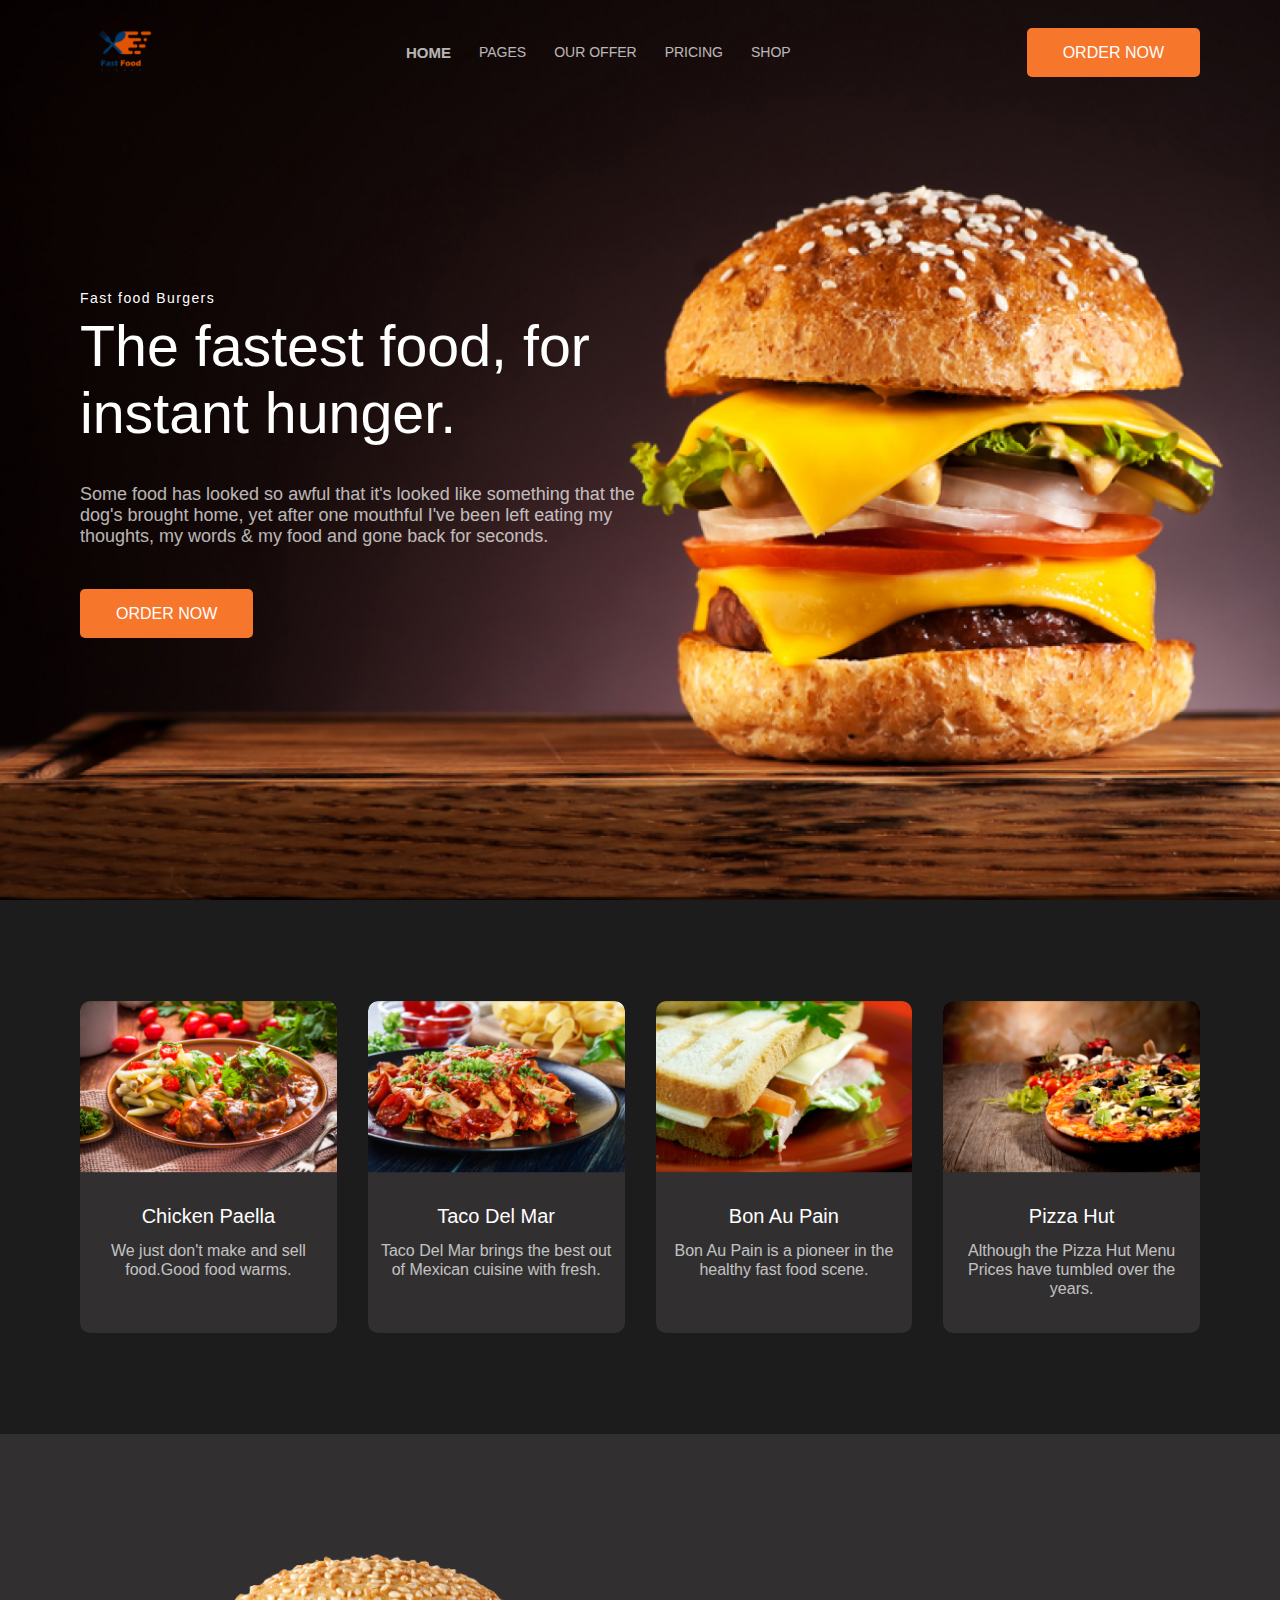
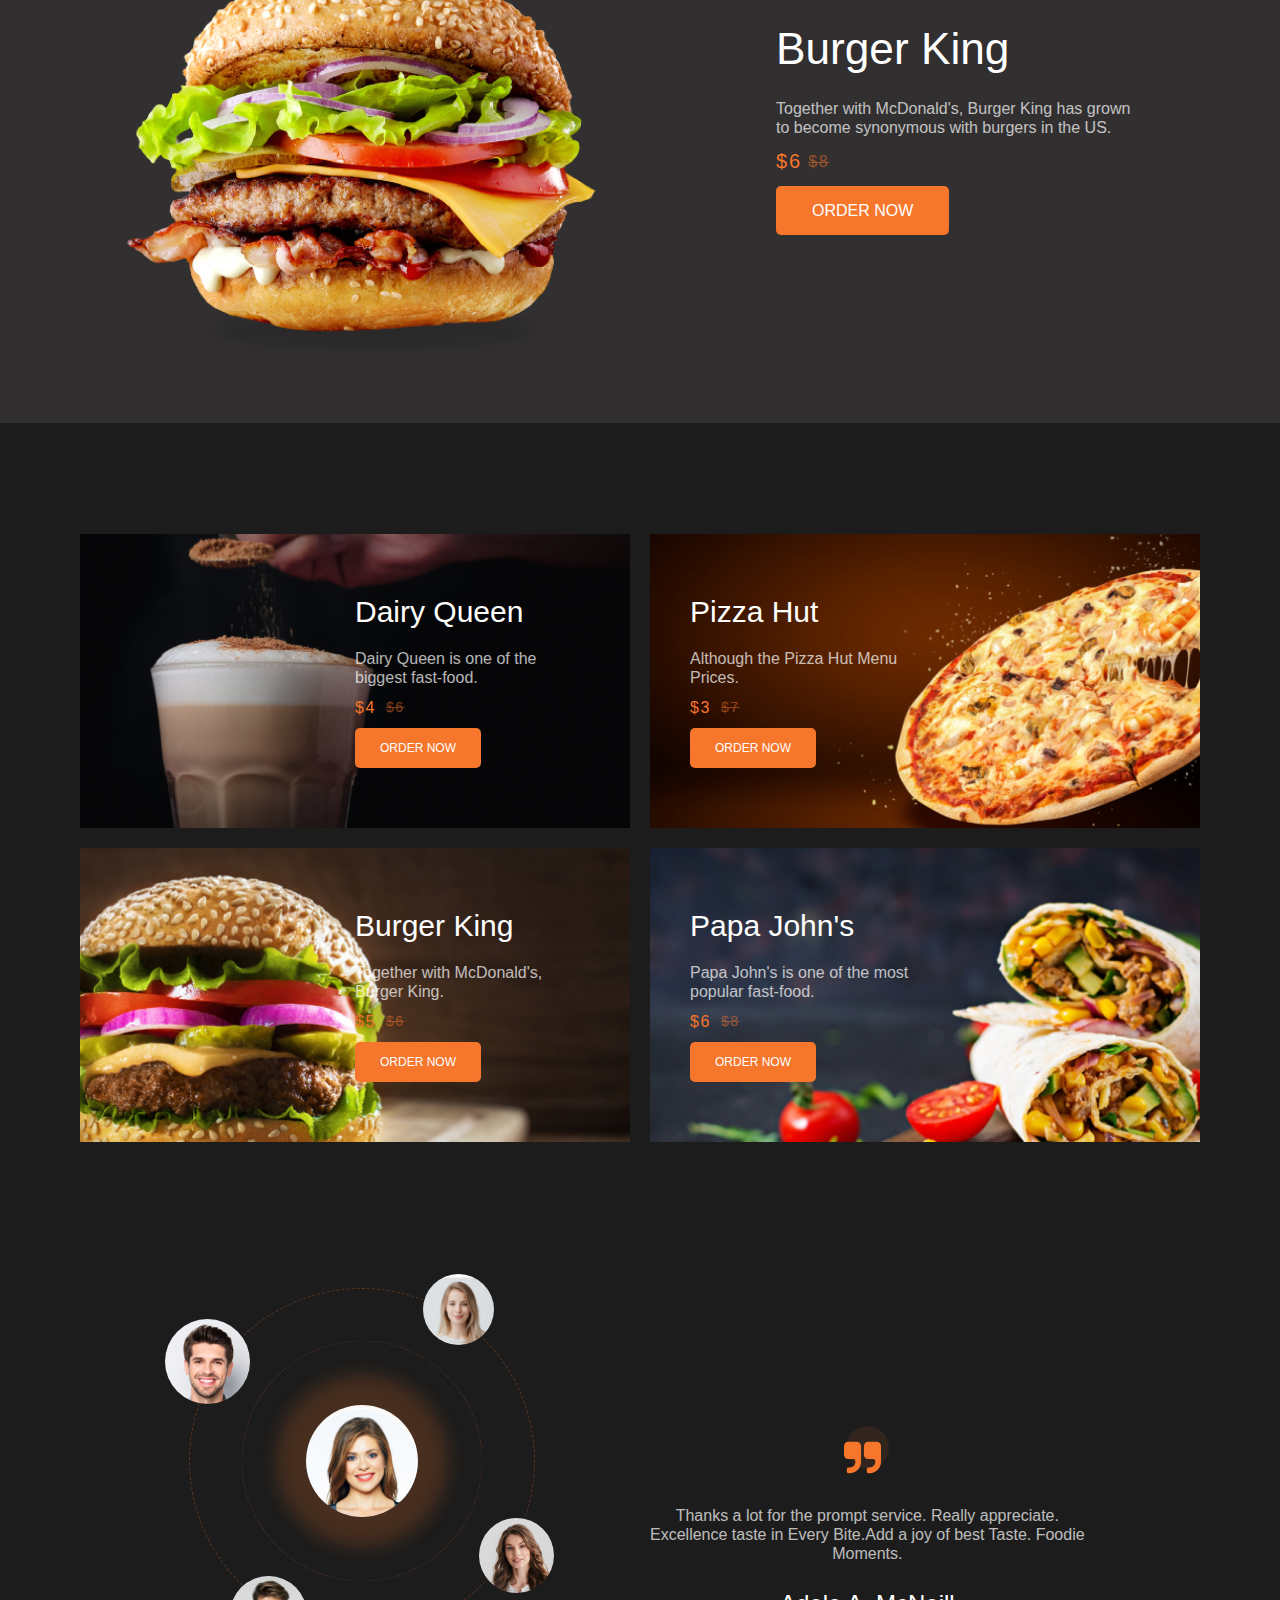
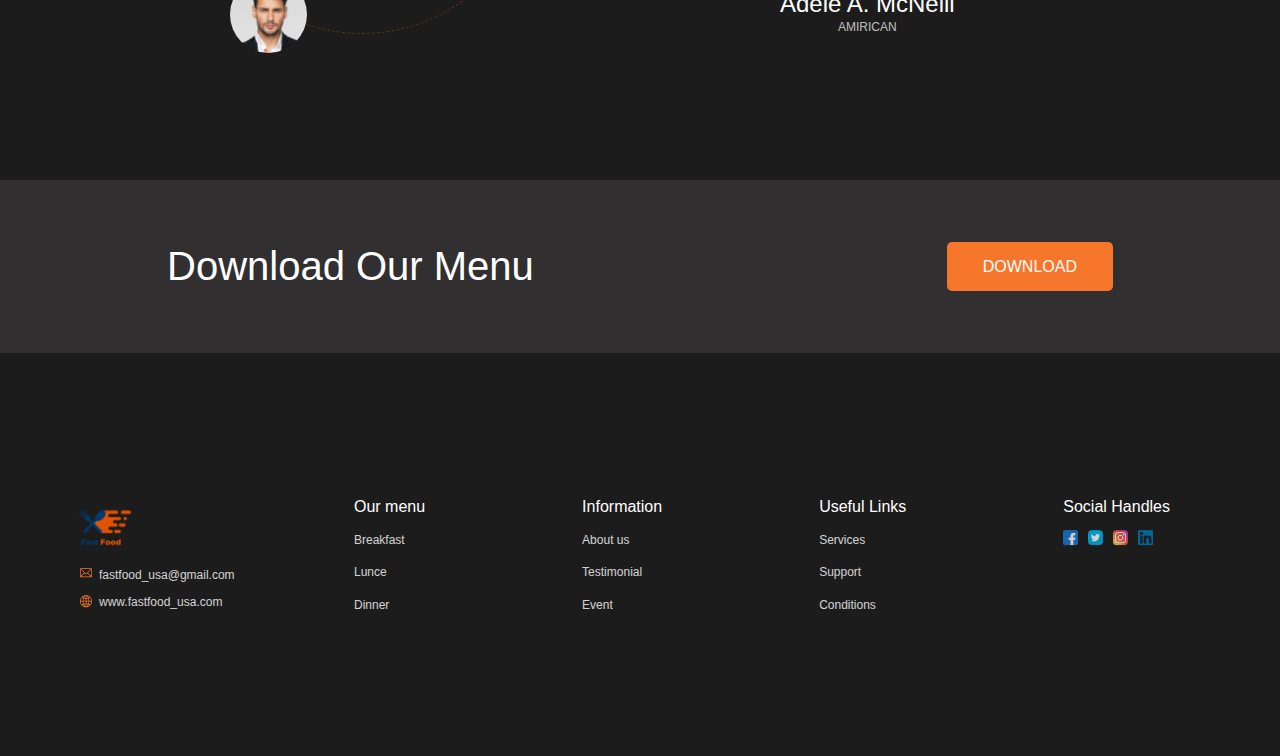
==== commit aac318ef: "3.0" ====
--- a/index.html
+++ b/index.html
@@ -12,7 +12,7 @@
 <body>
   <header class="header">
     <div class="menu container">
-      <a href="#"><img src="src/img/logo.svg" alt="logo"></a>
+      <a class="fast-food" href="#"><img src="src/img/logo.svg" alt="logo"></a>
       <nav>
         <ul class="menu__items">
           <li class="menu__items-item active"><a href="#"></a>Home</li>
@@ -98,8 +98,8 @@
             <a class="btn" href="#">Order now</a>
           </div>
         </div>
-        <div class="product__card pizza_hut">
-          <div class="product__card-text text_reverse">
+        <div class="product__card text_reverse pizza_hut">
+          <div class="product__card-text">
             <h4>Pizza Hut</h4>
             <p>Although the Pizza Hut Menu Prices.</p>
             <div class="product__card-text_price">
@@ -120,8 +120,8 @@
             <a class="btn" href="#">Order now</a>
           </div>
         </div>
-        <div class="product__card papa_johns">
-          <div class="product__card-text text_reverse">
+        <div class="product__card text_reverse papa_johns ">
+          <div class="product__card-text">
             <h4>Papa John's</h4>
             <p>Papa John's is one of the most popular fast-food.</p>
             <div class="product__card-text_price">
@@ -183,25 +183,27 @@
   <footer class="footer">
     <div class="footer__container container">
       <div class="footer__logo">
-        <img src="src/img/logo.svg" alt="logo">
-        <div class="footer__logo-email">
-          <svg width="12" height="13" viewBox="0 0 12 13" fill="none" xmlns="http://www.w3.org/2000/svg">
-            <path
-              d="M10.9453 1.17383H1.05469C0.473859 1.17383 0 1.64717 0 2.22852V9.25977C0 9.83914 0.47175 10.3145 1.05469 10.3145H10.9453C11.5247 10.3145 12 9.8427 12 9.25977V2.22852C12 1.64914 11.5282 1.17383 10.9453 1.17383ZM10.7997 1.87695L6.02236 6.65429L1.20373 1.87695H10.7997ZM0.703125 9.11417V2.37076L4.08935 5.72795L0.703125 9.11417ZM1.2003 9.61133L4.58866 6.22297L5.77594 7.40005C5.91337 7.53631 6.13516 7.53587 6.27204 7.39897L7.42969 6.24132L10.7997 9.61133H1.2003ZM11.2969 9.11415L7.92687 5.74414L11.2969 2.37411V9.11415Z"
-              fill="#F6762C" />
-          </svg>
-          <div>
-            <a href="mailto:fastfood_usa@gmail.com">fastfood_usa@gmail.com</a>
-          </div>
-        </div>
-        <div class="footer__logo-site">
-          <svg width="12" height="13" viewBox="0 0 12 13" fill="none" xmlns="http://www.w3.org/2000/svg">
-            <path
-              d="M6 0.173828C2.69156 0.173828 0 2.86539 0 6.17383C0 9.48227 2.69156 12.1738 6 12.1738C9.30844 12.1738 12 9.48227 12 6.17383C12 2.86539 9.30844 0.173828 6 0.173828ZM5.64844 3.1189C5.11359 3.09592 4.58414 3.02075 4.07858 2.89853C4.15933 2.70718 4.24695 2.52344 4.34143 2.3493C4.72906 1.63501 5.20496 1.13376 5.64844 0.952209V3.1189ZM5.64844 3.82257V5.82227H3.45255C3.48349 5.04178 3.61652 4.26697 3.83652 3.56219C4.41953 3.70905 5.03156 3.79794 5.64844 3.82257ZM5.64844 6.52539V8.52509C5.03156 8.54971 4.41953 8.63861 3.83652 8.78546C3.61652 8.08069 3.48349 7.30588 3.45255 6.52539H5.64844ZM5.64844 9.22876V11.3954C5.20496 11.2139 4.72906 10.7126 4.34143 9.99835C4.24695 9.82422 4.15933 9.64047 4.07858 9.44913C4.58414 9.3269 5.11349 9.25174 5.64844 9.22876ZM6.35156 9.22876C6.88641 9.25174 7.41586 9.3269 7.92142 9.44913C7.84067 9.64047 7.75305 9.82422 7.65857 9.99835C7.27094 10.7126 6.79504 11.2139 6.35156 11.3954V9.22876ZM6.35156 8.52509V6.52539H8.54745C8.51651 7.30588 8.38348 8.08069 8.16348 8.78546C7.58047 8.63861 6.96844 8.54971 6.35156 8.52509ZM6.35156 5.82227V3.82257C6.96844 3.79794 7.58047 3.70905 8.16348 3.56219C8.38348 4.26697 8.51651 5.04178 8.54745 5.82227H6.35156ZM6.35156 3.1189V0.952209C6.79504 1.13376 7.27094 1.63501 7.65857 2.3493C7.75305 2.52344 7.84067 2.70718 7.92142 2.89853C7.41586 3.02075 6.88641 3.09592 6.35156 3.1189ZM8.27655 2.01395C8.10049 1.68948 7.90924 1.40347 7.70764 1.15948C8.41058 1.39954 9.04733 1.7836 9.58282 2.27615C9.2774 2.43976 8.94827 2.58185 8.60202 2.70059C8.50378 2.46201 8.3952 2.23248 8.27655 2.01395ZM3.72345 2.01395C3.6048 2.23248 3.49622 2.46201 3.39798 2.70059C3.05173 2.58185 2.7226 2.43967 2.41718 2.27615C2.95267 1.7836 3.58942 1.39954 4.29236 1.15948C4.09076 1.40347 3.8996 1.68939 3.72345 2.01395ZM3.16013 3.36142C2.92017 4.12909 2.77908 4.96597 2.74869 5.82227H0.715118C0.790375 4.6796 1.22919 3.63461 1.9173 2.80276C2.29916 3.02176 2.71738 3.20908 3.16013 3.36142ZM2.74869 6.52539C2.77908 7.38177 2.92017 8.21857 3.16013 8.98624C2.71738 9.13858 2.29916 9.3259 1.9173 9.54489C1.22919 8.71304 0.790375 7.66806 0.715118 6.52539H2.74869ZM3.39798 9.64706C3.49622 9.88565 3.6048 10.1152 3.72345 10.3337C3.8996 10.6582 4.09076 10.9442 4.29236 11.1882C3.58942 10.9481 2.95267 10.5641 2.41727 10.0715C2.7225 9.90799 3.05173 9.76581 3.39798 9.64706ZM8.27655 10.3337C8.3952 10.1152 8.50378 9.88565 8.60202 9.64706C8.94827 9.76581 9.2774 9.90799 9.58282 10.0715C9.04733 10.5641 8.41058 10.9481 7.70764 11.1882C7.90924 10.9442 8.1004 10.6583 8.27655 10.3337ZM8.83987 8.98624C9.07983 8.21857 9.22092 7.38168 9.25131 6.52539H11.2849C11.2096 7.66806 10.7708 8.71304 10.0827 9.54489C9.70084 9.3259 9.28262 9.13858 8.83987 8.98624ZM9.25131 5.82227C9.22092 4.96588 9.07983 4.12909 8.83987 3.36142C9.28262 3.20908 9.70084 3.02176 10.0827 2.80276C10.7708 3.63461 11.2096 4.6796 11.2849 5.82227H9.25131Z"
-              fill="#F6762C" />
-          </svg>
-          <div>
-            <a href="www.fastfood_usa.com" target="_blank">www.fastfood_usa.com</a>
+        <a href="#"><img src="src/img/logo.svg" alt="logo"></a>
+        <div class="footer__logo-contacts">
+          <div class="footer__logo-contacts_email">
+            <svg width="12" height="13" viewBox="0 0 12 13" fill="none" xmlns="http://www.w3.org/2000/svg">
+              <path
+                d="M10.9453 1.17383H1.05469C0.473859 1.17383 0 1.64717 0 2.22852V9.25977C0 9.83914 0.47175 10.3145 1.05469 10.3145H10.9453C11.5247 10.3145 12 9.8427 12 9.25977V2.22852C12 1.64914 11.5282 1.17383 10.9453 1.17383ZM10.7997 1.87695L6.02236 6.65429L1.20373 1.87695H10.7997ZM0.703125 9.11417V2.37076L4.08935 5.72795L0.703125 9.11417ZM1.2003 9.61133L4.58866 6.22297L5.77594 7.40005C5.91337 7.53631 6.13516 7.53587 6.27204 7.39897L7.42969 6.24132L10.7997 9.61133H1.2003ZM11.2969 9.11415L7.92687 5.74414L11.2969 2.37411V9.11415Z"
+                fill="#F6762C" />
+            </svg>
+            <div>
+              <a href="mailto:fastfood_usa@gmail.com">fastfood_usa@gmail.com</a>
+            </div>
+          </div>
+          <div class="footer__logo-contacts_site">
+            <svg width="12" height="13" viewBox="0 0 12 13" fill="none" xmlns="http://www.w3.org/2000/svg">
+              <path
+                d="M6 0.173828C2.69156 0.173828 0 2.86539 0 6.17383C0 9.48227 2.69156 12.1738 6 12.1738C9.30844 12.1738 12 9.48227 12 6.17383C12 2.86539 9.30844 0.173828 6 0.173828ZM5.64844 3.1189C5.11359 3.09592 4.58414 3.02075 4.07858 2.89853C4.15933 2.70718 4.24695 2.52344 4.34143 2.3493C4.72906 1.63501 5.20496 1.13376 5.64844 0.952209V3.1189ZM5.64844 3.82257V5.82227H3.45255C3.48349 5.04178 3.61652 4.26697 3.83652 3.56219C4.41953 3.70905 5.03156 3.79794 5.64844 3.82257ZM5.64844 6.52539V8.52509C5.03156 8.54971 4.41953 8.63861 3.83652 8.78546C3.61652 8.08069 3.48349 7.30588 3.45255 6.52539H5.64844ZM5.64844 9.22876V11.3954C5.20496 11.2139 4.72906 10.7126 4.34143 9.99835C4.24695 9.82422 4.15933 9.64047 4.07858 9.44913C4.58414 9.3269 5.11349 9.25174 5.64844 9.22876ZM6.35156 9.22876C6.88641 9.25174 7.41586 9.3269 7.92142 9.44913C7.84067 9.64047 7.75305 9.82422 7.65857 9.99835C7.27094 10.7126 6.79504 11.2139 6.35156 11.3954V9.22876ZM6.35156 8.52509V6.52539H8.54745C8.51651 7.30588 8.38348 8.08069 8.16348 8.78546C7.58047 8.63861 6.96844 8.54971 6.35156 8.52509ZM6.35156 5.82227V3.82257C6.96844 3.79794 7.58047 3.70905 8.16348 3.56219C8.38348 4.26697 8.51651 5.04178 8.54745 5.82227H6.35156ZM6.35156 3.1189V0.952209C6.79504 1.13376 7.27094 1.63501 7.65857 2.3493C7.75305 2.52344 7.84067 2.70718 7.92142 2.89853C7.41586 3.02075 6.88641 3.09592 6.35156 3.1189ZM8.27655 2.01395C8.10049 1.68948 7.90924 1.40347 7.70764 1.15948C8.41058 1.39954 9.04733 1.7836 9.58282 2.27615C9.2774 2.43976 8.94827 2.58185 8.60202 2.70059C8.50378 2.46201 8.3952 2.23248 8.27655 2.01395ZM3.72345 2.01395C3.6048 2.23248 3.49622 2.46201 3.39798 2.70059C3.05173 2.58185 2.7226 2.43967 2.41718 2.27615C2.95267 1.7836 3.58942 1.39954 4.29236 1.15948C4.09076 1.40347 3.8996 1.68939 3.72345 2.01395ZM3.16013 3.36142C2.92017 4.12909 2.77908 4.96597 2.74869 5.82227H0.715118C0.790375 4.6796 1.22919 3.63461 1.9173 2.80276C2.29916 3.02176 2.71738 3.20908 3.16013 3.36142ZM2.74869 6.52539C2.77908 7.38177 2.92017 8.21857 3.16013 8.98624C2.71738 9.13858 2.29916 9.3259 1.9173 9.54489C1.22919 8.71304 0.790375 7.66806 0.715118 6.52539H2.74869ZM3.39798 9.64706C3.49622 9.88565 3.6048 10.1152 3.72345 10.3337C3.8996 10.6582 4.09076 10.9442 4.29236 11.1882C3.58942 10.9481 2.95267 10.5641 2.41727 10.0715C2.7225 9.90799 3.05173 9.76581 3.39798 9.64706ZM8.27655 10.3337C8.3952 10.1152 8.50378 9.88565 8.60202 9.64706C8.94827 9.76581 9.2774 9.90799 9.58282 10.0715C9.04733 10.5641 8.41058 10.9481 7.70764 11.1882C7.90924 10.9442 8.1004 10.6583 8.27655 10.3337ZM8.83987 8.98624C9.07983 8.21857 9.22092 7.38168 9.25131 6.52539H11.2849C11.2096 7.66806 10.7708 8.71304 10.0827 9.54489C9.70084 9.3259 9.28262 9.13858 8.83987 8.98624ZM9.25131 5.82227C9.22092 4.96588 9.07983 4.12909 8.83987 3.36142C9.28262 3.20908 9.70084 3.02176 10.0827 2.80276C10.7708 3.63461 11.2096 4.6796 11.2849 5.82227H9.25131Z"
+                fill="#F6762C" />
+            </svg>
+            <div>
+              <a href="www.fastfood_usa.com" target="_blank">www.fastfood_usa.com</a>
+            </div>
           </div>
         </div>
       </div>
--- a/src/styles.css
+++ b/src/styles.css
@@ -394,9 +394,34 @@
   align-items: center;
   padding-left: 0;
 }
+@media (max-width: 768px) {
+  .menu {
+    position: relative;
+  }
+}
+@media (max-width: 768px) {
+  .menu .fast-food {
+    position: relative;
+    left: -20px;
+  }
+}
 .menu nav {
   display: flex;
   padding: 0 10px;
+}
+@media (max-width: 768px) {
+  .menu nav {
+    position: absolute;
+    top: 90px;
+    left: 10px;
+    max-width: 65%;
+    padding: 0;
+  }
+}
+@media (max-width: 375px) {
+  .menu nav {
+    max-width: 90%;
+  }
 }
 .menu__items {
   display: flex;
@@ -408,11 +433,35 @@
   opacity: 0.7;
   text-transform: uppercase;
 }
+@media (max-width: 768px) {
+  .menu__items {
+    gap: 20px;
+    font-size: 12px;
+    line-height: 5px;
+  }
+}
+@media (max-width: 375px) {
+  .menu__items {
+    gap: 15px;
+    font-size: 10px;
+  }
+}
 .menu__items .active {
   font-weight: 700;
   font-size: 15px;
   line-height: 18px;
 }
+@media (max-width: 768px) {
+  .menu__items .active {
+    font-size: 13px;
+    line-height: 5px;
+  }
+}
+@media (max-width: 375px) {
+  .menu__items .active {
+    font-size: 11px;
+  }
+}
 .menu__items-item {
   transition: transform 0.1s linear;
 }
@@ -428,9 +477,26 @@
   padding-bottom: 242px;
   animation: headerRunText 1s linear;
 }
+@media (max-width: 768px) {
+  .hero__section {
+    padding-top: 80px;
+    padding-bottom: 121px;
+  }
+}
+@media (max-width: 375px) {
+  .hero__section {
+    padding-top: 60px;
+    padding-bottom: 90px;
+  }
+}
 .hero__section_text {
-  max-width: 555px;
+  max-width: 50%;
   color: #FFFFFF;
+}
+@media (max-width: 768px) {
+  .hero__section_text {
+    max-width: 60%;
+  }
 }
 .hero__section_text-suptitle {
   margin-bottom: 7px;
@@ -439,11 +505,30 @@
   line-height: 16px;
   letter-spacing: 0.1em;
 }
+@media (max-width: 375px) {
+  .hero__section_text {
+    font-size: 10px;
+  }
+}
 .hero__section_text h1 {
   margin-bottom: 37px;
   font-weight: 500;
   font-size: 57.33px;
   line-height: 67px;
+}
+@media (max-width: 768px) {
+  .hero__section_text h1 {
+    font-size: 30px;
+    line-height: 35px;
+    margin-bottom: 20px;
+  }
+}
+@media (max-width: 375px) {
+  .hero__section_text h1 {
+    font-size: 24px;
+    line-height: 25px;
+    margin-bottom: 15px;
+  }
 }
 .hero__section_text-describe {
   margin-bottom: 42px;
@@ -452,6 +537,12 @@
   line-height: 21px;
   opacity: 0.7;
 }
+@media (max-width: 375px) {
+  .hero__section_text-describe {
+    margin-bottom: 21px;
+    font-size: 14px;
+  }
+}
 
 .footer__container {
   display: flex;
@@ -459,40 +550,90 @@
   align-items: center;
   padding-top: 126px;
   padding-bottom: 126px;
-  gap: 50px;
+  gap: 40px;
+}
+@media (max-width: 768px) {
+  .footer__container {
+    flex-direction: column;
+    padding-top: 20px;
+    padding-bottom: 20px;
+    gap: 0;
+  }
+}
+@media (max-width: 375px) {
+  .footer__container {
+    padding-top: 30px;
+    padding-bottom: 10px;
+  }
 }
 .footer__logo {
   position: relative;
   display: flex;
   flex-direction: column;
-  top: -30px;
+  top: 0;
+}
+@media (max-width: 768px) {
+  .footer__logo {
+    top: 0;
+    flex-direction: row;
+    align-items: center;
+    justify-content: center;
+    width: 90%;
+    margin-top: 20px;
+    order: 1;
+    border-top: 1px dotted rgba(246, 118, 44, 0.4);
+  }
 }
 .footer__logo img {
   position: relative;
-  top: 20px;
-  left: -50px;
-}
-.footer__logo-email {
+  top: 0px;
+  left: -30px;
+}
+@media (max-width: 768px) {
+  .footer__logo img {
+    left: 0;
+    top: 5px;
+  }
+}
+.footer__logo-contacts {
+  transform: translateY(-20px);
+}
+@media (max-width: 768px) {
+  .footer__logo-contacts {
+    transform: translateY(0);
+  }
+}
+.footer__logo-contacts_email {
   display: flex;
   align-items: center;
   margin-bottom: 9px;
   gap: 7px;
   flex-wrap: wrap;
 }
-.footer__logo-email a {
+@media (max-width: 375px) {
+  .footer__logo-contacts_email {
+    justify-content: center;
+  }
+}
+.footer__logo-contacts_email a {
   font-weight: 400;
   font-size: 12px;
   line-height: 14px;
   color: #FFFFFF;
   opacity: 0.8;
 }
-.footer__logo-site {
+.footer__logo-contacts_site {
   display: flex;
   align-items: center;
   gap: 7px;
   flex-wrap: wrap;
 }
-.footer__logo-site a {
+@media (max-width: 375px) {
+  .footer__logo-contacts_site {
+    justify-content: center;
+  }
+}
+.footer__logo-contacts_site a {
   font-weight: 400;
   font-size: 12px;
   line-height: 14px;
@@ -503,9 +644,26 @@
   padding-right: 30px;
   flex-basis: calc(80% - 50px);
 }
+@media (max-width: 768px) {
+  .footer__menu {
+    padding-right: 0;
+  }
+}
 .footer__menu_primary {
   display: flex;
   justify-content: space-between;
+  gap: 30px;
+}
+@media (max-width: 768px) {
+  .footer__menu_primary {
+    flex-wrap: wrap;
+    text-align: center;
+  }
+}
+@media (max-width: 768px) {
+  .footer__menu_primary-item {
+    flex: 1 1 calc(50% - 30px);
+  }
 }
 .footer__menu_primary-item a {
   font-weight: 500;
@@ -513,8 +671,18 @@
   line-height: 19px;
   color: #ffffff;
 }
+@media (max-width: 768px) {
+  .footer__menu_primary-item a {
+    text-decoration: underline dotted rgba(246, 118, 44, 0.4);
+  }
+}
 .footer__menu_secondary {
   margin-top: 14px;
+}
+@media (max-width: 768px) {
+  .footer__menu_secondary {
+    margin-top: 10px;
+  }
 }
 .footer__menu_secondary li > a {
   color: #ffffff;
@@ -523,8 +691,20 @@
   line-height: 14px;
   opacity: 0.8;
 }
+@media (max-width: 768px) {
+  .footer__menu_secondary li > a {
+    font-size: 14px;
+    line-height: 10px;
+    text-decoration: none;
+  }
+}
 .footer__menu_secondary * + * {
   margin-top: 14px;
+}
+@media (max-width: 768px) {
+  .footer__menu_secondary * + * {
+    margin-top: 8px;
+  }
 }
 .footer__menu_secondary-social {
   display: flex;
@@ -532,6 +712,11 @@
   gap: 10px;
   flex-direction: row;
 }
+@media (max-width: 768px) {
+  .footer__menu_secondary-social {
+    flex-direction: column;
+  }
+}
 .footer__menu_secondary-social * + * {
   margin-top: 0;
 }
@@ -540,6 +725,17 @@
   display: flex;
   padding: 101px 0;
   gap: 31px;
+  flex-wrap: wrap;
+}
+@media (max-width: 768px) {
+  .food-list__cards {
+    padding: 50px 0;
+  }
+}
+@media (max-width: 375px) {
+  .food-list__cards {
+    padding: 30px 0;
+  }
 }
 .food-list__cards .card {
   padding: 35px 11px;
@@ -547,9 +743,19 @@
   border-radius: 10px;
   overflow: hidden;
   object-fit: contain;
-  flex: calc(25% - 31px);
+  flex: 1 1 calc(25% - 31px);
   text-align: center;
   transition: transform 0.3s linear;
+}
+@media (max-width: 768px) {
+  .food-list__cards .card {
+    flex: 1 1 calc(50% - 31px);
+  }
+}
+@media (max-width: 375px) {
+  .food-list__cards .card {
+    flex: 1 1 calc(100% - 31px);
+  }
 }
 .food-list__cards .card__img {
   margin-top: -35px;
@@ -557,7 +763,7 @@
   margin-left: -11px;
 }
 .food-list__cards .card__img img {
-  max-width: calc(100% + 11px);
+  width: calc(100% + 11px);
 }
 .food-list__cards .card__title {
   margin-bottom: 13px;
@@ -575,6 +781,11 @@
   transform: scale(1.2);
   cursor: pointer;
 }
+@media (max-width: 768px) {
+  .food-list__cards .card:hover {
+    transform: scale(1.05);
+  }
+}
 
 .order {
   background-color: #312F30;
@@ -585,11 +796,17 @@
   gap: 127px;
   animation: orderText 2s linear;
 }
-.order__container {
-  display: flex;
-  padding: 43px 30px;
-  gap: 127px;
-  animation: orderText 2s linear;
+@media (max-width: 768px) {
+  .order__container {
+    padding: 35px 15px;
+    gap: 20px;
+  }
+}
+@media (max-width: 375px) {
+  .order__container {
+    padding: 0 10px 30px;
+    flex-direction: column;
+  }
 }
 .order__burger {
   max-width: max-content;
@@ -602,12 +819,25 @@
   justify-content: center;
   flex-direction: column;
   max-width: 371px;
+}
+@media (max-width: 375px) {
+  .order__text {
+    text-align: center;
+    align-items: center;
+  }
 }
 .order__text h2 {
   margin-bottom: 24px;
   font-weight: 500;
   font-size: 44.2px;
   line-height: 52px;
+}
+@media (max-width: 768px) {
+  .order__text h2 {
+    margin-bottom: 12px;
+    font-size: 25px;
+    line-height: 20px;
+  }
 }
 .order__text p {
   margin-bottom: 13px;
@@ -616,6 +846,13 @@
   line-height: 19px;
   opacity: 0.7;
 }
+@media (max-width: 768px) {
+  .order__text p {
+    margin-bottom: 6px;
+    font-size: 12px;
+    line-height: 15px;
+  }
+}
 .order__text .price {
   display: flex;
   align-items: center;
@@ -624,10 +861,21 @@
   margin-bottom: 13px;
   font-weight: 500;
 }
+@media (max-width: 768px) {
+  .order__text .price {
+    margin-bottom: 3px;
+  }
+}
 .order__text .price-primary {
   font-size: 20px;
   line-height: 23px;
   letter-spacing: 0.1em;
+}
+@media (max-width: 768px) {
+  .order__text .price-primary {
+    font-size: 15px;
+    line-height: 20px;
+  }
 }
 .order__text .price-secondary {
   font-size: 16px;
@@ -636,22 +884,54 @@
   text-decoration-line: line-through;
   opacity: 0.5;
 }
-
+@media (max-width: 768px) {
+  .order__text .price-secondary {
+    font-size: 12px;
+    line-height: 17px;
+  }
+}
+
+@media (max-width: 768px) {
+  .order__text .btn {
+    padding: 10px 18px;
+    font-size: 10px;
+    line-height: 12px;
+  }
+}
 .product__container {
   display: flex;
   padding-top: 111px;
   gap: 20px;
   flex-wrap: wrap;
 }
+@media (max-width: 768px) {
+  .product__container {
+    padding: 50px 0 0;
+  }
+}
+@media (max-width: 375px) {
+  .product__container {
+    padding: 30px 0 0;
+  }
+}
 .product__card {
-  position: relative;
+  display: flex;
+  justify-content: right;
+  flex: 1 1 calc(50% - 20px);
   padding: 60px 40px 60px;
-  flex: 1 1 calc(50% - 20px);
+}
+@media (max-width: 768px) {
+  .product__card {
+    flex: 1 1 100%;
+    padding: 40px 20px;
+  }
+}
+@media (max-width: 375px) {
+  .product__card {
+    padding: 30px 15px;
+  }
 }
 .product__card-text {
-  position: relative;
-  right: 0;
-  left: 50%;
   display: flex;
   max-width: 50%;
   flex-direction: column;
@@ -661,6 +941,13 @@
   font-weight: 500;
   font-size: 30px;
   line-height: 35px;
+}
+@media (max-width: 375px) {
+  .product__card-text {
+    margin-bottom: 10px;
+    font-size: 15px;
+    line-height: 10px;
+  }
 }
 .product__card-text p {
   margin-bottom: 11px;
@@ -669,6 +956,11 @@
   line-height: 19px;
   opacity: 0.7;
 }
+@media (max-width: 375px) {
+  .product__card-text {
+    font-size: 12px;
+  }
+}
 .product__card-text_price {
   display: flex;
   align-items: center;
@@ -694,6 +986,13 @@
   font-size: 12px;
   line-height: 14px;
 }
+@media (max-width: 375px) {
+  .product__card-text .btn {
+    padding: 10px 20px;
+    font-size: 10px;
+    line-height: 10px;
+  }
+}
 
 .dairy_queen {
   background: url(img/main/product_section/dairy_queen.jpg);
@@ -724,8 +1023,7 @@
 }
 
 .text_reverse {
-  left: 0;
-  right: 50%;
+  justify-content: left;
 }
 
 .feedback__container {
@@ -733,6 +1031,20 @@
   justify-content: space-evenly;
   padding-top: 146px;
   padding-bottom: 146px;
+}
+@media (max-width: 768px) {
+  .feedback__container {
+    flex-direction: column;
+    align-items: center;
+    padding-top: 73px;
+    padding-bottom: 50px;
+    gap: 70px;
+  }
+}
+@media (max-width: 375px) {
+  .feedback__container {
+    gap: 50px;
+  }
 }
 .feedback__faces {
   display: flex;
@@ -743,6 +1055,18 @@
   width: 346px;
   border: 1px dashed rgba(246, 118, 44, 0.3);
   border-radius: 50%;
+}
+@media (max-width: 768px) {
+  .feedback__faces {
+    height: 300px;
+    width: 300px;
+  }
+}
+@media (max-width: 375px) {
+  .feedback__faces {
+    height: 200px;
+    width: 200px;
+  }
 }
 .feedback__faces::before {
   position: absolute;
@@ -762,6 +1086,12 @@
   overflow: hidden;
   border-radius: 50%;
 }
+@media (max-width: 375px) {
+  .feedback__faces .face {
+    width: 60px;
+    height: 60px;
+  }
+}
 .feedback__faces .face img {
   object-fit: cover;
   position: absolute;
@@ -773,11 +1103,23 @@
 .feedback__faces .face_left-top img {
   width: 85px;
   height: 85px;
+}
+@media (max-width: 375px) {
+  .feedback__faces .face_left-top img {
+    width: 60px;
+    height: 60px;
+  }
 }
 .feedback__faces .face_center {
   width: 112px;
   height: 112px;
   box-shadow: 0 0 18.5px 30px rgba(246, 118, 44, 0.2);
+}
+@media (max-width: 375px) {
+  .feedback__faces .face_center {
+    width: 90px;
+    height: 90px;
+  }
 }
 .feedback__faces .face_center img {
   width: 250px;
@@ -785,15 +1127,35 @@
   top: -60px;
   left: -70px;
 }
+@media (max-width: 375px) {
+  .feedback__faces .face_center img {
+    width: 200px;
+    height: 200px;
+    top: -50px;
+    left: -55px;
+  }
+}
 .feedback__faces .face_right-top {
   width: 71px;
   height: 71px;
   top: -15px;
   right: 40px;
 }
+@media (max-width: 375px) {
+  .feedback__faces .face_right-top {
+    width: 55px;
+    height: 55px;
+  }
+}
 .feedback__faces .face_right-top img {
   width: 71px;
   height: 71px;
+}
+@media (max-width: 375px) {
+  .feedback__faces .face_right-top img {
+    width: 55px;
+    height: 55px;
+  }
 }
 .feedback__faces .face_left-bottom {
   width: 77px;
@@ -801,9 +1163,21 @@
   bottom: -20px;
   left: 40px;
 }
+@media (max-width: 375px) {
+  .feedback__faces .face_left-bottom {
+    width: 60px;
+    height: 60px;
+  }
+}
 .feedback__faces .face_left-bottom img {
   width: 77px;
   height: 77px;
+}
+@media (max-width: 375px) {
+  .feedback__faces .face_left-bottom img {
+    width: 60px;
+    height: 60px;
+  }
 }
 .feedback__faces .face_right-bottom {
   width: 75px;
@@ -811,9 +1185,21 @@
   right: -20px;
   bottom: 40px;
 }
+@media (max-width: 375px) {
+  .feedback__faces .face_right-bottom {
+    width: 63px;
+    height: 63px;
+  }
+}
 .feedback__faces .face_right-bottom img {
   width: 75px;
   height: 75px;
+}
+@media (max-width: 375px) {
+  .feedback__faces .face_right-bottom img {
+    width: 63px;
+    height: 63px;
+  }
 }
 .feedback__text {
   display: flex;
@@ -822,6 +1208,11 @@
   align-items: center;
   text-align: center;
   max-width: 40%;
+}
+@media (max-width: 768px) {
+  .feedback__text {
+    max-width: 90%;
+  }
 }
 .feedback__text-quotes {
   position: relative;
@@ -831,6 +1222,11 @@
   border-radius: 50%;
   background-color: rgba(246, 118, 44, 0.1);
 }
+@media (max-width: 768px) {
+  .feedback__text-quotes {
+    margin-bottom: 20px;
+  }
+}
 .feedback__text-quotes svg {
   position: relative;
   top: 15px;
@@ -843,6 +1239,11 @@
   line-height: 19px;
   opacity: 0.7;
 }
+@media (max-width: 768px) {
+  .feedback__text p {
+    margin-bottom: 20px;
+  }
+}
 .feedback__text-name {
   margin-bottom: 2px;
   font-weight: 500;
@@ -866,10 +1267,34 @@
   align-items: center;
   padding: 62px 97px;
 }
+@media (max-width: 768px) {
+  .download__container {
+    flex-direction: column;
+    padding: 40px 10px;
+    gap: 30px;
+  }
+}
+@media (max-width: 375px) {
+  .download__container {
+    text-align: center;
+    padding: 30px 10px;
+  }
+}
 .download__text {
   font-weight: 500;
   font-size: 40px;
   line-height: 47px;
+}
+@media (max-width: 768px) {
+  .download__text {
+    font-size: 30px;
+    line-height: 35px;
+  }
+}
+@media (max-width: 375px) {
+  .download__text {
+    font-size: 26px;
+  }
 }
 
 .btn {
@@ -886,6 +1311,20 @@
   line-height: 19px;
   color: #fff;
 }
+@media (max-width: 768px) {
+  .btn {
+    padding: 13px 30px;
+    font-size: 14px;
+    line-height: 15px;
+  }
+}
+@media (max-width: 375px) {
+  .btn {
+    padding: 10px 20px;
+    font-size: 10px;
+    line-height: 10px;
+  }
+}
 
 .btn:hover {
   transform: scale(1.1);
